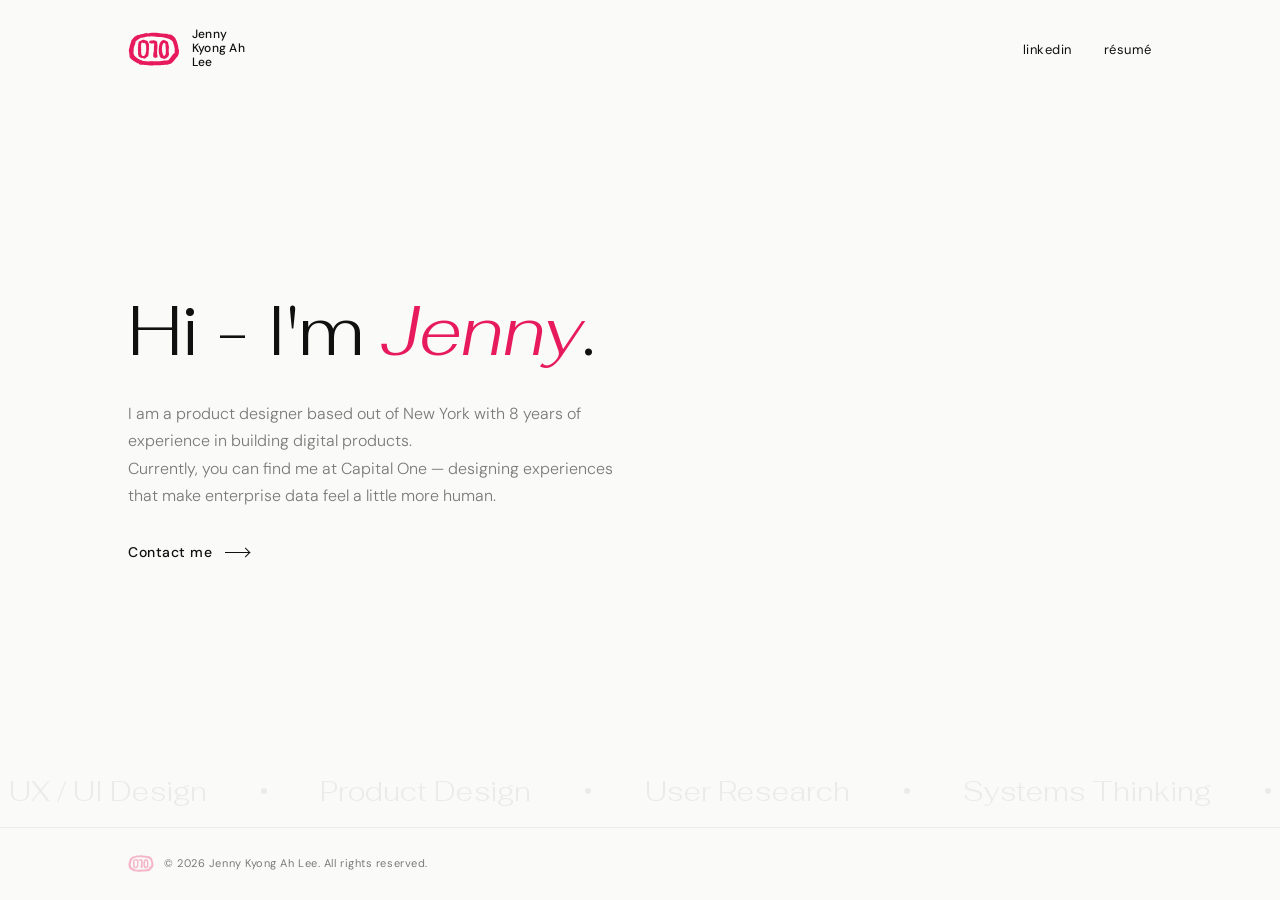
==== index.html @ 35ff78ab "add favicon" ====
<!DOCTYPE html>
<html lang="en">
<head>
  <meta charset="UTF-8" />
  <meta name="viewport" content="width=device-width, initial-scale=1.0" />
  <title>Jenny Kyong Ah Lee — Portfolio — Coming Soon</title>
  <link rel="icon" type="image/png" href="favicon.png">
  <link rel="preconnect" href="https://fonts.googleapis.com">
  <link rel="preconnect" href="https://fonts.gstatic.com" crossorigin>
  <link href="https://fonts.googleapis.com/css2?family=Fahkwang:ital,wght@0,300;0,400;1,300;1,400&family=DM+Sans:wght@300;400;500&display=swap" rel="stylesheet">

  <style>
    *, *::before, *::after {
      box-sizing: border-box;
      margin: 0;
      padding: 0;
    }

    :root {
      --pink: #E71B5C;
      --black: #111010;
      --white: #FAFAF8;
      --gray: #7A7A78;
      --light-gray: #EBEBEA;
    }

    html, body {
      height: 100%;
    }

    body {
      font-family: 'DM Sans', sans-serif;
      background-color: var(--white);
      color: var(--black);
      min-height: 100vh;
      display: flex;
      flex-direction: column;
      overflow-x: hidden;
    }

    /* ── NAV ── */
    nav {
      display: flex;
      align-items: center;
      justify-content: space-between;
      padding: 28px 48px;
      opacity: 0;
      animation: fadeDown 0.6s ease forwards 0.1s;
    }

    .logo {
      display: flex;
      align-items: center;
      gap: 12px;
      text-decoration: none;
      color: var(--black);
    }

    .logo svg {
      width: 52px;
      height: auto;
    }

    .logo-text {
      display: flex;
      flex-direction: column;
      line-height: 1.15;
    }

    .logo-text span {
      font-size: 12px;
      font-weight: 500;
      letter-spacing: 0.02em;
    }

    nav ul {
      list-style: none;
      display: flex;
      gap: 32px;
    }

    nav ul a {
      font-size: 13px;
      font-weight: 400;
      text-decoration: none;
      color: var(--black);
      letter-spacing: 0.04em;
      border-bottom: 1px solid transparent;
      padding-bottom: 1px;
      transition: border-color 0.2s ease, color 0.2s ease;
    }

    nav ul a:hover {
      border-color: var(--pink);
      color: var(--pink);
    }

    /* ── MAIN ── */
    main {
      flex: 1;
      display: flex;
      flex-direction: column;
      justify-content: center;
      padding: 0 48px;
      max-width: 900px;
    }

    h1 {
      font-family: 'Fahkwang', serif;
      font-size: clamp(38px, 5.5vw, 70px);
      font-weight: 300;
      line-height: 1.1;
      letter-spacing: -0.01em;
      max-width: 820px;
      margin-bottom: 32px;
      opacity: 0;
      animation: fadeUp 0.7s ease forwards 0.45s;
    }

    h1 em {
      font-style: italic;
      color: var(--pink);
    }

    .subtitle {
      font-size: 16px;
      font-weight: 300;
      color: var(--gray);
      line-height: 1.7;
      max-width: 500px;
      opacity: 0;
      animation: fadeUp 0.6s ease forwards 0.6s;
    }

    .contact-button {
      display: inline-flex;
      align-items: center;
      gap: 12px;
      width: fit-content;
      margin-top: 34px;
      font-size: 14px;
      font-weight: 500;
      color: var(--black);
      text-decoration: none;
      letter-spacing: 0.04em;
      opacity: 0;
      animation: fadeUp 0.6s ease forwards 0.7s;
      transition: color 0.25s ease;
    }

    .contact-button:hover,
    .contact-button:focus-visible {
      color: var(--pink);
    }

    .contact-arrow {
      position: relative;
      display: inline-flex;
      align-items: center;
      width: 24px;
      height: 12px;
      transition: width 0.25s ease;
    }

    .contact-arrow::before {
      content: "";
      width: 100%;
      height: 1px;
      background-color: currentColor;
    }

    .contact-arrow::after {
      content: "";
      position: absolute;
      right: 0;
      width: 7px;
      height: 7px;
      border-top: 1px solid currentColor;
      border-right: 1px solid currentColor;
      transform: rotate(45deg);
    }

    .contact-button:hover .contact-arrow,
    .contact-button:focus-visible .contact-arrow {
      width: 38px;
    }

    /* ── TICKER ── */
    .ticker-wrap {
      width: 100%;
      overflow: hidden;
      padding: 18px 0;
      opacity: 0;
      animation: fadeUp 0.5s ease forwards 0.7s;
    }

    .ticker {
      display: flex;
      width: max-content;
      animation: tickerScroll 24s linear infinite;
    }

    .ticker-group {
      display: flex;
      align-items: center;
      justify-content: space-around;
      gap: 36px;
      min-width: 100vw;
      font-size: clamp(17px, 2.2vw, 30px);
      font-family: 'Fahkwang', serif;
      font-weight: 300;
      color: var(--light-gray);
      white-space: nowrap;
    }

    .ticker-dot {
      width: 6px;
      height: 6px;
      border-radius: 50%;
      background-color: var(--light-gray);
      flex: 0 0 auto;
    }

    /* ── FOOTER ── */
    footer {
      padding: 28px 48px;
      display: flex;
      align-items: center;
      justify-content: space-between;
      position: relative;
      opacity: 0;
      animation: fadeUp 0.5s ease forwards 0.75s;
    }

    footer::before {
      content: "";
      position: absolute;
      top: 0;
      left: 50%;
      width: 100vw;
      height: 1px;
      background-color: var(--light-gray);
      transform: translateX(-50%);
    }

    .footer-left {
      display: flex;
      align-items: center;
      gap: 10px;
    }

    .footer-left svg {
      width: 26px;
      height: auto;
      opacity: 0.3;
    }

    .footer-copy {
      font-size: 11px;
      color: var(--gray);
      letter-spacing: 0.05em;
    }

    /* ── ANIMATIONS ── */
    @keyframes fadeDown {
      from { opacity: 0; transform: translateY(-12px); }
      to   { opacity: 1; transform: translateY(0); }
    }

    @keyframes fadeUp {
      from { opacity: 0; transform: translateY(18px); }
      to   { opacity: 1; transform: translateY(0); }
    }

    @keyframes fadeIn {
      from { opacity: 0; }
      to   { opacity: 1; }
    }

    @keyframes tickerScroll {
      from { transform: translateX(0); }
      to   { transform: translateX(-50%); }
    }

    @media (prefers-reduced-motion: reduce) {
      .ticker {
        animation: none;
      }
    }

    @media (min-width: 900px) {
      nav,
      main,
      footer {
        width: 80%;
        margin-left: auto;
        margin-right: auto;
      }

      nav,
      footer {
        padding-left: 0;
        padding-right: 0;
      }

      main {
        max-width: 720px;
        padding-left: 0;
        padding-right: 0;
        margin-left: 10%;
        margin-right: auto;
      }
    }

    /* ── RESPONSIVE ── */
    @media (max-width: 640px) {
      nav { padding: 20px 24px; }
      main { padding: 0 24px; }
      footer { padding: 20px 24px; }
      .ticker-wrap { padding: 14px 0; }
      .ticker-group { gap: 24px; }
    }
  </style>
</head>
<body>

  <!-- NAV -->
  <nav>
    <a class="logo" href="#">
      <svg width="76" height="50" viewBox="0 0 76 50" fill="none" xmlns="http://www.w3.org/2000/svg"><path d="M33.3691 1.46634C33.5755 1.3217 33.7683 1.19226 34.0258 1.17621C36.814 1.00246 39.6827 1.13122 42.4725 1.09118C42.6104 1.15016 42.7492 1.20006 42.8694 1.28807C43.2875 1.65879 43.6678 1.51977 44.2009 1.64259C44.6338 1.74236 45.0042 1.84675 45.4468 1.92695C46.4043 2.10043 47.5239 2.1005 48.4472 2.22863L48.8629 2.60862C49.231 2.24184 49.4918 2.16329 50.0382 2.16175C50.4 2.16419 50.7608 2.19114 51.1192 2.24241C51.6412 2.73462 51.6754 2.70126 52.2437 2.25146C52.7906 2.22257 52.9571 2.14579 53.314 2.60004C54.4781 2.57773 55.9517 2.55701 57.0919 2.64415C57.4561 2.91612 57.835 3.07936 58.1363 3.35273C58.6402 3.4076 58.8116 3.36734 59.1954 3.67296C59.8062 3.59915 61.2183 3.6776 61.8424 3.81104C62.1143 3.86924 62.6324 4.10556 62.9361 4.18322C63.6451 4.36457 63.9249 4.36418 64.5152 4.82698C64.606 4.89862 64.6968 4.97089 64.7872 5.04383L65.359 5.08588C65.9229 5.4618 66.002 5.83495 66.4488 6.31058C66.6231 6.49628 67.0679 6.59462 67.2154 6.8975C67.2227 6.99359 67.2086 7.31356 67.2716 7.33207C68.1612 7.59315 68.4024 7.86981 68.7535 8.71996C68.8365 8.92152 69.359 9.38446 69.4766 9.61664C69.7159 9.99086 69.8077 10.5316 70.0118 10.9039C70.4766 11.7514 71.1441 12.6625 71.3038 13.6476C71.3946 14.2088 71.6339 14.9308 71.6944 15.4463C71.8121 15.5742 71.9376 15.7154 72.0582 15.8384C72.0587 16.1967 72.0611 16.232 72.1871 16.5694C72.6168 17.7174 72.8218 18.887 73.088 20.0739C73.2022 20.5857 73.1446 20.8818 73.4918 21.3037C73.5206 22.1648 73.4996 23.0407 73.5675 23.8935C73.5894 24.166 73.7872 24.439 73.816 24.7619L73.8848 25.1112C73.962 25.4621 74.1036 25.3617 74.3853 25.5976C74.5191 25.8578 74.5216 26.4954 74.526 26.7953C74.5347 27.411 74.5904 28.0549 74.5367 28.6669C74.4932 29.1643 74.3272 29.6881 74.3004 30.1891C74.2789 30.5803 74.3258 30.9832 74.2955 31.376C74.2862 31.7253 74.0811 31.9452 74.0035 32.2364C73.7554 33.1725 73.357 34.0695 72.9141 34.9277C72.3238 35.8971 71.1207 37.0004 70.3736 37.8996C70.0943 38.2126 69.8673 38.6311 69.5958 38.9411C69.0811 39.5291 68.6241 40.1029 68.1846 40.7504C67.9532 41.057 67.6676 41.3396 67.439 41.6464C67.0572 42.1598 66.7159 42.6716 66.2911 43.1545C65.7286 43.7945 65.0313 44.2887 64.3985 44.8563C63.9952 45.2052 63.6612 45.8178 63.1275 45.9681C61.6055 46.3966 60.1505 47.0452 58.6549 47.5259C57.7393 47.8201 56.6832 47.9301 55.7325 48.0309C55.1256 48.0953 54.5675 47.8511 53.9708 47.8719C52.3526 47.9961 50.7467 48.1852 49.1231 48.231C48.7102 48.2427 48.3664 48.5431 47.9599 48.5688C46.8984 48.5777 45.8366 48.5418 44.7753 48.5365C44.5051 48.531 44.1556 48.7402 43.8955 48.7178C42.7643 48.6202 41.6425 48.5384 40.505 48.5365C40.0159 48.5356 39.5032 48.6173 39.0115 48.6268C38.4903 48.6369 37.9634 48.6151 37.4449 48.6712C37.1492 48.7032 36.8745 48.938 36.5736 48.959C34.967 49.0205 33.3474 49.0137 31.7403 48.9682C31.0087 48.9248 30.2784 48.7151 29.5509 48.6429C27.0257 48.3922 24.5115 48.1557 21.9979 47.8053C21.0199 47.6905 20.0986 48.0835 19.1302 47.9935C18.214 47.9083 17.3236 47.5652 16.5858 47.016C16.3556 46.8446 16.1884 46.6442 16.0041 46.4246C15.3649 46.2656 13.8216 45.8275 13.2643 45.4504C12.9479 45.2363 12.5245 44.6792 12.0352 44.4281C11.0728 43.9343 10.4585 43.9551 9.71838 43.1358C9.61291 43.1229 9.25046 43.0816 9.16482 43.0257C8.08459 42.3206 6.77844 41.5576 5.78874 40.7448C5.60642 40.5951 5.1071 39.9526 4.91989 39.7586C4.03118 38.8377 2.99479 37.9637 2.44027 36.7922C2.14222 36.1625 2.36923 35.2202 2.29188 34.5369C2.2663 34.2037 2.13573 33.8007 2.12016 33.4706C2.07951 32.609 1.9275 31.8424 1.75237 31.0024C1.65318 30.5266 1.6541 29.9742 1.55378 29.485C1.39688 28.7199 1.19684 27.9621 1.14082 27.1805C1.03919 26.558 1.36667 26.1057 1.50604 25.5315C1.5501 25.35 1.29497 25.0919 1.33706 24.8603C1.33346 24.642 1.8217 24.2938 1.81326 24.0697C1.78585 23.3427 1.95151 23.1567 2.22494 22.5354C2.30899 22.3444 2.14953 21.7088 2.26303 21.4536C2.37823 21.1948 2.46032 21.1319 2.64358 20.9493C2.64832 20.3057 2.67571 19.6143 3.11083 19.1382C3.18437 18.5162 3.14869 17.9673 3.43054 17.3757C3.52536 17.1767 3.75512 16.9778 3.7885 16.796C4.04675 15.389 3.66666 15.7025 4.54288 14.5879C4.58347 14.1663 4.62869 13.5429 4.73724 13.1445C4.83686 12.7788 4.95647 12.4664 5.05466 12.0806C5.76862 11.378 6.29035 10.6564 6.91716 9.87606C7.09875 9.64994 7.37761 9.45443 7.55456 9.23685C7.89919 8.71337 8.55969 8.15585 8.90065 7.69071C9.42766 6.97191 9.23396 6.76966 10.2648 6.48348C11.0946 6.25306 11.9188 5.77089 12.5869 5.23407C12.6553 5.17914 12.9905 5.14867 13.0924 5.13959C14.6284 3.65892 15.098 5.03793 16.5422 4.07629C17.1344 4.03885 17.1803 4.01025 17.6969 3.71093C18.8422 3.3092 18.7367 3.40903 19.8941 3.3848C20.6354 2.86956 20.9156 2.97261 21.8195 2.99692C22.221 2.63258 24.0761 1.88167 24.6966 1.75262C24.9228 1.70556 25.6489 1.76428 25.9505 1.72053C26.5161 1.63847 26.9071 1.51748 27.4886 1.59952C28.1409 1.71204 28.3499 2.03213 29.0571 2.01899C30.1281 1.99909 30.9882 1.74086 32.0139 1.50893C32.3154 1.44076 33.0295 1.46785 33.3691 1.46634ZM23.7393 7.55941C23.1069 8.04901 22.7269 7.83236 21.9609 7.92938C21.4887 7.98915 20.295 8.56361 19.9512 8.55868C18.7217 8.54095 18.8312 8.66659 17.7975 9.2493C17.0696 9.65961 16.0534 9.99086 15.3326 10.4671C14.6032 10.9248 13.9176 11.5528 13.2654 12.1097C12.3253 12.9123 11.0317 13.656 10.8362 15.0241C10.7679 15.5569 10.8467 16.1144 10.7624 16.6424C10.7133 16.9499 10.5066 17.3157 10.4281 17.6104C10.241 18.3134 9.95681 18.8969 9.67107 19.5502C9.43 20.1013 9.25817 20.7668 9.05446 21.3362C8.99939 21.5195 8.86628 21.4699 8.77155 21.8228C8.39494 23.226 8.24382 24.6093 8.19587 26.0557C8.17902 26.5635 8.23303 27.302 8.19597 27.7512C8.09328 28.9953 7.91955 30.2796 8.13039 31.5281C8.27067 32.3589 8.68317 33.1189 9.1092 33.8159C9.29475 34.1195 9.13664 34.1987 9.55588 34.7587C10.3001 35.7527 10.8849 36.0411 11.7931 36.7644C12.7446 37.5222 13.836 38.3929 14.8897 39.0169C16.5962 40.0077 18.3778 40.8622 20.2219 41.564C20.7123 41.7507 21.8238 42.3552 22.286 42.3563C23.3125 42.359 24.2034 42.6995 25.1979 42.7859C28.0282 43.0317 30.8171 42.9246 33.6485 42.9142C33.7133 42.867 33.9971 42.6649 34.0495 42.6558C34.4045 42.5943 35.3792 42.517 35.6905 42.6118C36.8044 42.9508 37.8197 42.9608 38.9791 42.9156C39.322 42.9023 39.7369 42.7776 40.0902 42.7645C40.7564 42.7527 41.4209 42.7979 42.0891 42.7565C42.7207 42.7552 43.9751 43.0089 44.6208 42.847C45.1773 42.5434 46.183 42.7289 46.8464 42.6821C47.5059 42.6355 48.2437 42.4577 48.8814 42.5473C49.0552 42.4301 49.2471 42.2935 49.4224 42.1833C49.9786 42.2169 50.5216 42.2241 51.0782 42.2335C51.2681 42.0994 51.419 41.9928 51.5972 41.8412C51.7984 41.8583 52.067 41.8893 52.2633 41.8939L52.8702 41.5245C53.6954 41.7482 55.4615 41.8409 56.2989 41.7966C56.796 41.1751 57.4659 41.434 58.1778 41.5419C58.5059 41.3852 58.9263 41.2662 59.2003 41.0812C59.3018 41.0126 59.4302 40.538 59.5279 40.435C59.8848 40.0571 60.2574 39.7335 60.6129 39.3446C61.1153 38.795 61.5069 38.1212 61.9854 37.5596C62.7071 36.7129 63.5709 35.8927 64.1173 34.8968C64.1827 34.7775 64.2481 34.344 64.3551 34.2025C64.5772 33.9077 64.9239 33.71 65.1788 33.4486C65.4195 33.2019 65.8477 32.3561 66.1251 32.265C66.7623 32.0559 66.6788 31.7733 66.9844 31.5463C67.523 31.1464 67.7584 31.1959 68.2706 30.6096C68.2677 30.1847 68.2652 29.8577 68.3057 29.4365C68.1783 29.3223 68.0587 29.2435 68.0338 29.077C68.0509 28.9003 68.1475 28.8001 68.255 28.6571L68.2803 25.5375C68.2901 24.2524 68.3731 23.1938 67.6842 22.033C67.8424 21.2637 67.4132 19.6898 66.8184 19.1273C66.7271 18.6319 66.755 18.1179 66.7545 17.6107C65.9425 16.8474 66.1964 16.8837 65.9151 15.8844C65.7471 15.2868 65.6026 15.4662 65.6256 14.6979C65.3331 14.2884 65.1021 13.9865 64.7681 13.6024C64.1246 12.8624 63.6212 12.7552 63.3507 11.8078C62.7603 11.5609 62.4361 11.4452 61.8194 11.2917C60.8116 10.1363 59.544 10.0533 58.2198 9.57245C56.2432 8.85477 54.5465 8.05707 52.397 7.91019C51.524 7.85052 50.5303 7.72172 49.6617 7.8285L49.3736 7.54003C48.4083 7.46835 47.5039 7.46151 46.5217 7.47323C44.6132 7.49598 42.6633 7.33675 40.775 7.06122C40.6799 7.04735 40.4451 6.86556 40.3646 6.8038C39.6281 6.76825 38.8714 6.75179 38.136 6.70951C37.6106 6.67928 37.0292 6.46532 36.4918 6.45746C35.3543 6.37694 34.2443 6.38846 33.1044 6.40048C32.8756 6.40292 31.687 6.38968 31.5242 6.41859C31.2622 6.42601 30.8751 6.41883 30.6361 6.47665C29.9986 6.63094 29.4115 6.70839 28.7591 6.74418C28.4561 6.76078 28.0665 6.89642 27.7558 6.92269C26.914 6.99579 26.1378 7.17841 25.3042 7.27865C25.0338 7.31112 24.7652 7.44813 24.5192 7.50531C24.3519 7.54418 23.9282 7.55282 23.7393 7.55941Z" fill="#E71B5C"/><path d="M20.9382 11.4848C21.873 11.5847 23.2171 11.3662 24.1809 11.571C24.4222 11.6223 25.1687 12.1707 25.5043 12.2285C25.8975 12.2961 26.3348 12.207 26.7017 12.3027C26.9417 12.3652 27.4492 12.6104 27.6615 12.6761C28.9877 13.0866 28.7586 14.0118 29.2859 15.0563C29.4846 15.4582 29.9005 15.7685 30.1066 16.1595C30.6656 17.2202 30.6699 18.0339 30.6663 19.1925C30.6617 20.6448 30.6136 22.0938 30.6513 23.5483C30.6749 24.4589 30.6311 25.4362 30.5748 26.3511C30.4599 27.2508 30.2411 27.6911 30.2673 28.6547C30.2919 29.5557 30.2985 30.6344 30.2258 31.5231C30.1676 32.2341 29.8522 33.098 29.7862 33.8354C29.6886 34.3691 29.2543 35.3361 28.9745 35.7843C28.7123 36.2043 28.0492 36.4288 27.6493 36.689C27.3144 36.9219 26.9606 37.3478 26.6013 37.6134C26.2819 37.8957 25.7775 38.007 25.4377 38.225C24.4406 38.8645 24.3014 39.1303 23.1099 38.7562C22.2334 38.2909 20.3381 38.5081 19.3385 38.0001C18.2245 37.4339 17.015 36.9941 15.9647 36.303C15.6424 36.091 15.6196 35.3997 15.5551 35.0227C15.5899 34.921 15.6506 34.7918 15.6944 34.6904C15.655 34.6523 15.6169 34.6131 15.58 34.5726C14.7127 33.6184 14.504 31.605 14.6795 30.3743C14.7412 29.941 14.9002 29.5677 14.9238 29.0963L14.9247 29.0739L14.4128 28.2811C14.5811 28.0208 14.7405 27.822 14.9326 27.5797C14.7813 27.4702 14.5426 27.3117 14.5092 27.1149C14.3107 25.9479 14.2701 25.0071 14.81 23.9375C14.4178 23.2732 14.4106 23.1623 14.4294 22.3869C14.5598 22.199 14.688 21.975 14.8072 21.7773C14.6673 20.6786 15.0315 16.2016 15.4394 15.23C15.9642 13.9799 17.3244 13.3226 18.4997 12.845C18.8531 12.7014 19.2285 12.5914 19.5639 12.4091C20.0427 12.1489 20.4536 11.6869 20.9382 11.4848ZM18.9316 21.3243C19.0083 21.4145 19.1601 21.5643 19.1866 21.6763C19.289 22.1089 19.1907 22.8718 19.197 23.3412C19.2055 23.975 19.2874 24.6098 19.2767 25.2433C19.2471 26.981 19.0784 28.7375 19.1859 30.4746C19.2172 30.9798 19.4004 31.4427 19.5108 31.9317C19.6035 32.3425 19.6326 32.7557 19.6594 33.1748C19.9276 33.4343 20.0512 33.6423 20.1761 33.9955C20.6306 34.3705 21.0406 34.8194 21.5275 35.1485C22.6774 35.1869 23.2917 34.9631 24.1905 34.269C24.9556 33.4617 25.3003 32.9458 25.6089 31.8681C25.6629 31.6799 25.7777 31.4022 25.7686 31.2095C25.7463 30.736 25.9515 30.3637 26.0371 29.9071C26.1127 29.5035 26.1257 29.0763 26.1441 28.6661C26.4878 28.3244 26.5507 28.0913 26.5516 27.6172C26.5527 26.9848 26.4934 26.3468 26.479 25.7136C26.4558 24.6879 26.4734 23.6606 26.471 22.6347C26.4691 21.8197 26.444 20.9774 26.5511 20.1679C25.7044 18.9439 26.1303 18.9619 25.7781 17.8166C25.6236 17.314 25.2817 16.8078 25.0204 16.3501C24.1215 16.1032 23.2588 16.1881 22.3433 16.1034C21.7333 15.5298 21.4116 15.2558 20.5533 15.2496C20.297 15.2985 20.1168 15.4661 19.9733 15.6785C19.5866 16.2508 19.5555 16.9408 19.419 17.5958C19.3503 17.9253 19.2499 18.2447 19.2168 18.5812C19.173 19.0269 19.1908 19.48 19.1392 19.9247C19.0838 20.4012 18.9547 20.8369 18.9316 21.3243Z" fill="#E71B5C"/><path d="M51.3095 11.536C51.5375 11.5127 51.7694 11.4931 51.997 11.5266C53.0243 11.6774 53.8944 12.0254 54.8373 12.4261C56.182 12.9979 57.4589 13.5225 58.3764 14.7352L58.413 15.3252C58.518 15.4967 58.6508 15.6495 58.7782 15.8047C58.7748 16.511 58.7782 17.2173 58.788 17.9236C58.9379 18.1864 59.1459 18.4098 59.2973 18.6723C59.6439 19.2723 59.5023 20.0908 59.4818 20.7618C59.5897 20.9171 59.7182 21.0847 59.7792 21.2648C60.0121 21.9468 59.8598 23.1292 59.8549 23.8738C59.7484 24.0562 59.6449 24.2406 59.5453 24.4269C59.6522 25.2979 59.5507 25.4991 59.5189 26.3342C59.4857 27.2109 59.5067 28.1769 59.5067 29.0677C59.5067 29.3832 59.8563 30.0169 59.8666 30.5485C59.8832 31.433 59.9623 32.5434 59.7958 33.4191C59.7738 33.535 59.6093 33.7354 59.5365 33.8243C59.4228 35.2615 58.8944 35.6452 57.8866 36.5527C57.7099 36.7116 57.3778 37.1248 57.2025 37.3242C56.3461 38.298 55.2411 38.8466 53.9765 39.0713C53.7338 39.1169 53.6151 39.2626 53.2328 39.3371C52.8222 39.287 52.2089 39.3168 51.8256 39.189C51.5141 39.0694 51.2567 38.8416 50.9491 38.7031C49.7592 38.1664 48.4526 38.2731 47.52 37.1757C47.3943 37.0104 47.2499 36.6368 47.1084 36.5056C46.3727 35.8233 46.0826 35.4738 46.0958 34.436C46.0988 34.1991 45.8797 33.6477 45.8128 33.3685C45.7243 32.9985 45.528 32.6697 45.3206 32.3375C45.3287 32.0957 45.3628 31.8032 45.3848 31.5583C44.8795 31.0493 44.7625 30.901 45.3938 30.4564C45.2921 30.3486 44.9957 30.0543 44.9887 29.8959C44.8991 27.8729 44.8589 25.6427 44.989 23.6263C44.9965 23.5101 45.3172 22.9578 45.3715 22.8612L44.8772 22.3492C45.7047 21.8401 45.1709 21.4707 45.3205 20.6567C45.3708 20.3824 45.5527 19.9039 45.6286 19.5921L46.0311 17.9863C46.3688 16.5876 46.5522 16.1548 47.4815 15.0001C47.6636 14.7662 47.8111 14.1604 47.979 13.9527C48.8705 12.8499 49.9354 11.919 51.3095 11.536ZM52.2323 16.0336C51.1947 16.8126 50.8856 17.5129 50.5595 18.7378C50.4276 19.2331 50.2792 19.7121 50.162 20.2124C50.0902 20.5184 49.9086 20.8124 49.8612 21.117C49.7309 21.9503 50.0346 22.8091 49.5561 23.5674L49.704 23.9756C49.6317 24.1896 49.5424 24.4203 49.5292 24.6468C49.5023 25.0959 49.6347 25.5335 49.682 25.9759C49.7758 26.8474 49.8476 27.8437 49.8109 28.7184C50.0995 28.9651 50.1942 29.147 50.2206 29.53C50.2445 29.8737 50.203 30.2424 50.1859 30.5876C50.3832 30.6894 50.5414 30.7648 50.6122 30.9916C50.7133 31.3153 50.5146 31.6845 50.6283 32.0122C50.6669 32.1229 50.8017 32.1943 50.8578 32.2963C51.1405 32.8115 51.2929 33.3801 51.3305 33.961C51.6171 34.2033 51.8808 34.4702 52.1474 34.7338C52.3241 34.8401 52.5106 34.9049 52.7182 34.8494C53.2055 34.7188 53.8676 34.3128 54.1684 33.911C54.2016 33.7327 54.1283 33.6276 54.0697 33.46C54.1444 33.4206 54.2069 33.3985 54.289 33.3784C54.537 33.3172 54.7641 33.0336 54.9394 32.8541C54.9877 32.4653 55.1303 32.0984 55.1615 31.7135C55.2572 30.5395 55.2582 29.346 55.2836 28.1693C55.2968 27.5436 55.3593 26.9164 55.3427 26.2905C55.3192 25.4225 55.2143 24.5578 55.1703 23.6909C55.1322 22.9378 55.1772 22.1137 55.0297 21.3739C54.9799 21.1241 54.8822 20.9152 54.747 20.7015C54.9774 19.7827 54.7294 19.5042 54.7567 18.6913C54.765 18.4568 54.8437 18.2037 54.8944 17.9746C54.7123 17.834 54.5976 17.7373 54.5697 17.4941C54.5492 17.3185 54.5736 17.1256 54.5863 16.9493C54.2162 16.5348 53.9203 16.1298 53.3437 16.0332C52.9247 16.1365 52.6508 16.135 52.2323 16.0336Z" fill="#E71B5C"/><path d="M37.4279 12.1769C38.2344 12.0391 38.404 12.4492 39.0733 12.5965C39.267 12.6392 39.4877 12.6212 39.6853 12.6229C40.1842 12.6271 40.6326 12.758 41.0724 12.9954C41.4858 13.2187 41.7944 13.5719 42.1016 13.9187C43.4201 15.4071 42.4902 15.6521 42.6224 17.1857C42.6528 17.539 42.8488 17.7436 42.9334 18.0633C43.1 18.6924 43.1947 20.6905 43.0756 21.3273C43.0465 21.4825 42.9522 21.6397 42.876 21.7763C43.107 22.3139 43.1656 22.5045 42.9354 23.0556C42.8866 23.1723 42.8236 23.3071 42.8172 23.435C42.809 23.5963 42.9252 23.7412 42.9159 23.9136C42.9024 24.1604 42.8356 24.4049 42.8107 24.6511C42.6858 25.8829 42.3339 28.9188 42.6856 30.0096C42.5458 30.3262 42.4087 30.6376 42.3081 30.9692C42.384 31.2466 42.5733 31.4752 42.645 31.7494C42.7889 32.2993 42.714 32.8811 42.8018 33.438C42.8941 34.0233 43.2341 34.5206 43.1982 35.1354C43.1609 35.7745 42.8249 36.0669 42.8138 36.8475L42.426 37.3714C42.1116 37.4517 41.0935 37.5319 40.9363 37.6635C40.9074 37.6877 40.88 37.7109 40.8486 37.732C40.5146 37.9571 39.6762 37.9016 39.2795 37.8218C38.3242 37.6297 37.7705 36.8771 37.2624 36.1224C37.2562 36.115 37.2498 36.1078 37.2436 36.1004C36.9395 35.7352 36.7125 35.2413 36.5646 34.7885C36.5662 34.5671 36.8104 34.3147 36.9439 34.1443L36.8621 33.5858C36.933 33.4255 37.0263 33.2916 37.1153 33.142C37.3418 32.7618 36.9541 32.7366 36.8936 32.4166C36.8675 32.2789 37.0086 30.7358 37.0616 30.6076C37.1114 30.487 37.2873 30.325 37.3641 30.196C37.325 29.5579 37.6143 28.8643 37.7487 28.2459C37.8074 27.9761 37.8276 27.6878 37.8501 27.4131C38.0382 25.1184 37.7765 22.7821 37.9146 20.483C37.9354 20.1373 38.2215 19.8248 38.2597 19.415C38.2846 19.1481 38.3279 18.1762 38.2391 17.9664C38.1911 17.8529 38.0612 17.723 37.9817 17.6273C37.9404 17.3555 37.9054 17.0881 37.8889 16.8134C37.491 16.4709 37.1771 16.3914 36.6671 16.3521C36.5766 16.4661 36.4747 16.6229 36.3244 16.6533C36.3153 16.6552 36.3061 16.6567 36.297 16.6585C35.7231 16.7731 35.124 16.6717 34.5449 16.7483C34.3013 16.7806 34.056 16.9734 33.829 16.9806C33.5783 16.9884 33.5847 16.6657 33.439 16.5507C33.3735 16.4991 33.3023 16.5401 33.2296 16.5576C32.6796 16.6903 32.1318 16.634 31.6404 16.3237C31.366 16.1505 31.1963 15.8808 31.1334 15.5639C31.0415 15.1002 31.2092 14.6612 31.2423 14.2036C31.2607 13.9499 31.175 13.6894 31.2028 13.4394C31.2123 13.354 31.2358 13.2658 31.288 13.196C31.3559 13.1055 31.452 13.0586 31.5581 13.0284C31.8873 12.9344 32.2547 12.9875 32.5892 12.9102C32.9337 12.8305 33.2306 12.6321 33.5928 12.6032C34.1472 12.5589 34.7188 12.6682 35.2717 12.592C35.5388 12.5552 35.7621 12.3162 36.0349 12.2551C36.4683 12.158 36.9763 12.2272 37.4279 12.1769Z" fill="#E71B5C"/></svg>
      <div class="logo-text">
        <span>Jenny</span>
        <span>Kyong Ah</span>
        <span>Lee</span>
      </div>
    </a>
    <ul>
      <li><a href="https://linkedin.com/in/kyongahlee" target="_blank">linkedin</a></li>
      <li><a href="Resume2026.pdf" target="_blank">résumé</a></li>
    </ul>
  </nav>

  <!-- MAIN CONTENT -->
  <main>
    <h1>Hi - I'm <em>Jenny</em>.</h1>

    <p class="subtitle">
      I am a product designer based out of New York with 8 years of experience in building digital products. <br>Currently, you can find me at Capital One — designing experiences that make enterprise data feel a little more human.
    </p>

    <a class="contact-button" href="mailto:kyongkyonglee@gmail.com">
      <span>Contact me</span>
      <span class="contact-arrow" aria-hidden="true"></span>
    </a>
  </main>

  <!-- TICKER -->
  <div class="ticker-wrap" aria-label="Design specialties">
    <div class="ticker">
      <div class="ticker-group">
        <span>UX / UI Design</span>
        <span class="ticker-dot"></span>
        <span>Product Design</span>
        <span class="ticker-dot"></span>
        <span>User Research</span>
        <span class="ticker-dot"></span>
        <span>Systems Thinking</span>
        <span class="ticker-dot"></span>
      </div>
      <div class="ticker-group" aria-hidden="true">
        <span>UX / UI Design</span>
        <span class="ticker-dot"></span>
        <span>Product Design</span>
        <span class="ticker-dot"></span>
        <span>User Research</span>
        <span class="ticker-dot"></span>
        <span>Systems Thinking</span>
        <span class="ticker-dot"></span>
      </div>
    </div>
  </div>

  <!-- FOOTER -->
  <footer>
    <div class="footer-left">
      <svg width="76" height="50" viewBox="0 0 76 50" fill="none" xmlns="http://www.w3.org/2000/svg"><path d="M33.3691 1.46634C33.5755 1.3217 33.7683 1.19226 34.0258 1.17621C36.814 1.00246 39.6827 1.13122 42.4725 1.09118C42.6104 1.15016 42.7492 1.20006 42.8694 1.28807C43.2875 1.65879 43.6678 1.51977 44.2009 1.64259C44.6338 1.74236 45.0042 1.84675 45.4468 1.92695C46.4043 2.10043 47.5239 2.1005 48.4472 2.22863L48.8629 2.60862C49.231 2.24184 49.4918 2.16329 50.0382 2.16175C50.4 2.16419 50.7608 2.19114 51.1192 2.24241C51.6412 2.73462 51.6754 2.70126 52.2437 2.25146C52.7906 2.22257 52.9571 2.14579 53.314 2.60004C54.4781 2.57773 55.9517 2.55701 57.0919 2.64415C57.4561 2.91612 57.835 3.07936 58.1363 3.35273C58.6402 3.4076 58.8116 3.36734 59.1954 3.67296C59.8062 3.59915 61.2183 3.6776 61.8424 3.81104C62.1143 3.86924 62.6324 4.10556 62.9361 4.18322C63.6451 4.36457 63.9249 4.36418 64.5152 4.82698C64.606 4.89862 64.6968 4.97089 64.7872 5.04383L65.359 5.08588C65.9229 5.4618 66.002 5.83495 66.4488 6.31058C66.6231 6.49628 67.0679 6.59462 67.2154 6.8975C67.2227 6.99359 67.2086 7.31356 67.2716 7.33207C68.1612 7.59315 68.4024 7.86981 68.7535 8.71996C68.8365 8.92152 69.359 9.38446 69.4766 9.61664C69.7159 9.99086 69.8077 10.5316 70.0118 10.9039C70.4766 11.7514 71.1441 12.6625 71.3038 13.6476C71.3946 14.2088 71.6339 14.9308 71.6944 15.4463C71.8121 15.5742 71.9376 15.7154 72.0582 15.8384C72.0587 16.1967 72.0611 16.232 72.1871 16.5694C72.6168 17.7174 72.8218 18.887 73.088 20.0739C73.2022 20.5857 73.1446 20.8818 73.4918 21.3037C73.5206 22.1648 73.4996 23.0407 73.5675 23.8935C73.5894 24.166 73.7872 24.439 73.816 24.7619L73.8848 25.1112C73.962 25.4621 74.1036 25.3617 74.3853 25.5976C74.5191 25.8578 74.5216 26.4954 74.526 26.7953C74.5347 27.411 74.5904 28.0549 74.5367 28.6669C74.4932 29.1643 74.3272 29.6881 74.3004 30.1891C74.2789 30.5803 74.3258 30.9832 74.2955 31.376C74.2862 31.7253 74.0811 31.9452 74.0035 32.2364C73.7554 33.1725 73.357 34.0695 72.9141 34.9277C72.3238 35.8971 71.1207 37.0004 70.3736 37.8996C70.0943 38.2126 69.8673 38.6311 69.5958 38.9411C69.0811 39.5291 68.6241 40.1029 68.1846 40.7504C67.9532 41.057 67.6676 41.3396 67.439 41.6464C67.0572 42.1598 66.7159 42.6716 66.2911 43.1545C65.7286 43.7945 65.0313 44.2887 64.3985 44.8563C63.9952 45.2052 63.6612 45.8178 63.1275 45.9681C61.6055 46.3966 60.1505 47.0452 58.6549 47.5259C57.7393 47.8201 56.6832 47.9301 55.7325 48.0309C55.1256 48.0953 54.5675 47.8511 53.9708 47.8719C52.3526 47.9961 50.7467 48.1852 49.1231 48.231C48.7102 48.2427 48.3664 48.5431 47.9599 48.5688C46.8984 48.5777 45.8366 48.5418 44.7753 48.5365C44.5051 48.531 44.1556 48.7402 43.8955 48.7178C42.7643 48.6202 41.6425 48.5384 40.505 48.5365C40.0159 48.5356 39.5032 48.6173 39.0115 48.6268C38.4903 48.6369 37.9634 48.6151 37.4449 48.6712C37.1492 48.7032 36.8745 48.938 36.5736 48.959C34.967 49.0205 33.3474 49.0137 31.7403 48.9682C31.0087 48.9248 30.2784 48.7151 29.5509 48.6429C27.0257 48.3922 24.5115 48.1557 21.9979 47.8053C21.0199 47.6905 20.0986 48.0835 19.1302 47.9935C18.214 47.9083 17.3236 47.5652 16.5858 47.016C16.3556 46.8446 16.1884 46.6442 16.0041 46.4246C15.3649 46.2656 13.8216 45.8275 13.2643 45.4504C12.9479 45.2363 12.5245 44.6792 12.0352 44.4281C11.0728 43.9343 10.4585 43.9551 9.71838 43.1358C9.61291 43.1229 9.25046 43.0816 9.16482 43.0257C8.08459 42.3206 6.77844 41.5576 5.78874 40.7448C5.60642 40.5951 5.1071 39.9526 4.91989 39.7586C4.03118 38.8377 2.99479 37.9637 2.44027 36.7922C2.14222 36.1625 2.36923 35.2202 2.29188 34.5369C2.2663 34.2037 2.13573 33.8007 2.12016 33.4706C2.07951 32.609 1.9275 31.8424 1.75237 31.0024C1.65318 30.5266 1.6541 29.9742 1.55378 29.485C1.39688 28.7199 1.19684 27.9621 1.14082 27.1805C1.03919 26.558 1.36667 26.1057 1.50604 25.5315C1.5501 25.35 1.29497 25.0919 1.33706 24.8603C1.33346 24.642 1.8217 24.2938 1.81326 24.0697C1.78585 23.3427 1.95151 23.1567 2.22494 22.5354C2.30899 22.3444 2.14953 21.7088 2.26303 21.4536C2.37823 21.1948 2.46032 21.1319 2.64358 20.9493C2.64832 20.3057 2.67571 19.6143 3.11083 19.1382C3.18437 18.5162 3.14869 17.9673 3.43054 17.3757C3.52536 17.1767 3.75512 16.9778 3.7885 16.796C4.04675 15.389 3.66666 15.7025 4.54288 14.5879C4.58347 14.1663 4.62869 13.5429 4.73724 13.1445C4.83686 12.7788 4.95647 12.4664 5.05466 12.0806C5.76862 11.378 6.29035 10.6564 6.91716 9.87606C7.09875 9.64994 7.37761 9.45443 7.55456 9.23685C7.89919 8.71337 8.55969 8.15585 8.90065 7.69071C9.42766 6.97191 9.23396 6.76966 10.2648 6.48348C11.0946 6.25306 11.9188 5.77089 12.5869 5.23407C12.6553 5.17914 12.9905 5.14867 13.0924 5.13959C14.6284 3.65892 15.098 5.03793 16.5422 4.07629C17.1344 4.03885 17.1803 4.01025 17.6969 3.71093C18.8422 3.3092 18.7367 3.40903 19.8941 3.3848C20.6354 2.86956 20.9156 2.97261 21.8195 2.99692C22.221 2.63258 24.0761 1.88167 24.6966 1.75262C24.9228 1.70556 25.6489 1.76428 25.9505 1.72053C26.5161 1.63847 26.9071 1.51748 27.4886 1.59952C28.1409 1.71204 28.3499 2.03213 29.0571 2.01899C30.1281 1.99909 30.9882 1.74086 32.0139 1.50893C32.3154 1.44076 33.0295 1.46785 33.3691 1.46634ZM23.7393 7.55941C23.1069 8.04901 22.7269 7.83236 21.9609 7.92938C21.4887 7.98915 20.295 8.56361 19.9512 8.55868C18.7217 8.54095 18.8312 8.66659 17.7975 9.2493C17.0696 9.65961 16.0534 9.99086 15.3326 10.4671C14.6032 10.9248 13.9176 11.5528 13.2654 12.1097C12.3253 12.9123 11.0317 13.656 10.8362 15.0241C10.7679 15.5569 10.8467 16.1144 10.7624 16.6424C10.7133 16.9499 10.5066 17.3157 10.4281 17.6104C10.241 18.3134 9.95681 18.8969 9.67107 19.5502C9.43 20.1013 9.25817 20.7668 9.05446 21.3362C8.99939 21.5195 8.86628 21.4699 8.77155 21.8228C8.39494 23.226 8.24382 24.6093 8.19587 26.0557C8.17902 26.5635 8.23303 27.302 8.19597 27.7512C8.09328 28.9953 7.91955 30.2796 8.13039 31.5281C8.27067 32.3589 8.68317 33.1189 9.1092 33.8159C9.29475 34.1195 9.13664 34.1987 9.55588 34.7587C10.3001 35.7527 10.8849 36.0411 11.7931 36.7644C12.7446 37.5222 13.836 38.3929 14.8897 39.0169C16.5962 40.0077 18.3778 40.8622 20.2219 41.564C20.7123 41.7507 21.8238 42.3552 22.286 42.3563C23.3125 42.359 24.2034 42.6995 25.1979 42.7859C28.0282 43.0317 30.8171 42.9246 33.6485 42.9142C33.7133 42.867 33.9971 42.6649 34.0495 42.6558C34.4045 42.5943 35.3792 42.517 35.6905 42.6118C36.8044 42.9508 37.8197 42.9608 38.9791 42.9156C39.322 42.9023 39.7369 42.7776 40.0902 42.7645C40.7564 42.7527 41.4209 42.7979 42.0891 42.7565C42.7207 42.7552 43.9751 43.0089 44.6208 42.847C45.1773 42.5434 46.183 42.7289 46.8464 42.6821C47.5059 42.6355 48.2437 42.4577 48.8814 42.5473C49.0552 42.4301 49.2471 42.2935 49.4224 42.1833C49.9786 42.2169 50.5216 42.2241 51.0782 42.2335C51.2681 42.0994 51.419 41.9928 51.5972 41.8412C51.7984 41.8583 52.067 41.8893 52.2633 41.8939L52.8702 41.5245C53.6954 41.7482 55.4615 41.8409 56.2989 41.7966C56.796 41.1751 57.4659 41.434 58.1778 41.5419C58.5059 41.3852 58.9263 41.2662 59.2003 41.0812C59.3018 41.0126 59.4302 40.538 59.5279 40.435C59.8848 40.0571 60.2574 39.7335 60.6129 39.3446C61.1153 38.795 61.5069 38.1212 61.9854 37.5596C62.7071 36.7129 63.5709 35.8927 64.1173 34.8968C64.1827 34.7775 64.2481 34.344 64.3551 34.2025C64.5772 33.9077 64.9239 33.71 65.1788 33.4486C65.4195 33.2019 65.8477 32.3561 66.1251 32.265C66.7623 32.0559 66.6788 31.7733 66.9844 31.5463C67.523 31.1464 67.7584 31.1959 68.2706 30.6096C68.2677 30.1847 68.2652 29.8577 68.3057 29.4365C68.1783 29.3223 68.0587 29.2435 68.0338 29.077C68.0509 28.9003 68.1475 28.8001 68.255 28.6571L68.2803 25.5375C68.2901 24.2524 68.3731 23.1938 67.6842 22.033C67.8424 21.2637 67.4132 19.6898 66.8184 19.1273C66.7271 18.6319 66.755 18.1179 66.7545 17.6107C65.9425 16.8474 66.1964 16.8837 65.9151 15.8844C65.7471 15.2868 65.6026 15.4662 65.6256 14.6979C65.3331 14.2884 65.1021 13.9865 64.7681 13.6024C64.1246 12.8624 63.6212 12.7552 63.3507 11.8078C62.7603 11.5609 62.4361 11.4452 61.8194 11.2917C60.8116 10.1363 59.544 10.0533 58.2198 9.57245C56.2432 8.85477 54.5465 8.05707 52.397 7.91019C51.524 7.85052 50.5303 7.72172 49.6617 7.8285L49.3736 7.54003C48.4083 7.46835 47.5039 7.46151 46.5217 7.47323C44.6132 7.49598 42.6633 7.33675 40.775 7.06122C40.6799 7.04735 40.4451 6.86556 40.3646 6.8038C39.6281 6.76825 38.8714 6.75179 38.136 6.70951C37.6106 6.67928 37.0292 6.46532 36.4918 6.45746C35.3543 6.37694 34.2443 6.38846 33.1044 6.40048C32.8756 6.40292 31.687 6.38968 31.5242 6.41859C31.2622 6.42601 30.8751 6.41883 30.6361 6.47665C29.9986 6.63094 29.4115 6.70839 28.7591 6.74418C28.4561 6.76078 28.0665 6.89642 27.7558 6.92269C26.914 6.99579 26.1378 7.17841 25.3042 7.27865C25.0338 7.31112 24.7652 7.44813 24.5192 7.50531C24.3519 7.54418 23.9282 7.55282 23.7393 7.55941Z" fill="#E71B5C"/><path d="M20.9382 11.4848C21.873 11.5847 23.2171 11.3662 24.1809 11.571C24.4222 11.6223 25.1687 12.1707 25.5043 12.2285C25.8975 12.2961 26.3348 12.207 26.7017 12.3027C26.9417 12.3652 27.4492 12.6104 27.6615 12.6761C28.9877 13.0866 28.7586 14.0118 29.2859 15.0563C29.4846 15.4582 29.9005 15.7685 30.1066 16.1595C30.6656 17.2202 30.6699 18.0339 30.6663 19.1925C30.6617 20.6448 30.6136 22.0938 30.6513 23.5483C30.6749 24.4589 30.6311 25.4362 30.5748 26.3511C30.4599 27.2508 30.2411 27.6911 30.2673 28.6547C30.2919 29.5557 30.2985 30.6344 30.2258 31.5231C30.1676 32.2341 29.8522 33.098 29.7862 33.8354C29.6886 34.3691 29.2543 35.3361 28.9745 35.7843C28.7123 36.2043 28.0492 36.4288 27.6493 36.689C27.3144 36.9219 26.9606 37.3478 26.6013 37.6134C26.2819 37.8957 25.7775 38.007 25.4377 38.225C24.4406 38.8645 24.3014 39.1303 23.1099 38.7562C22.2334 38.2909 20.3381 38.5081 19.3385 38.0001C18.2245 37.4339 17.015 36.9941 15.9647 36.303C15.6424 36.091 15.6196 35.3997 15.5551 35.0227C15.5899 34.921 15.6506 34.7918 15.6944 34.6904C15.655 34.6523 15.6169 34.6131 15.58 34.5726C14.7127 33.6184 14.504 31.605 14.6795 30.3743C14.7412 29.941 14.9002 29.5677 14.9238 29.0963L14.9247 29.0739L14.4128 28.2811C14.5811 28.0208 14.7405 27.822 14.9326 27.5797C14.7813 27.4702 14.5426 27.3117 14.5092 27.1149C14.3107 25.9479 14.2701 25.0071 14.81 23.9375C14.4178 23.2732 14.4106 23.1623 14.4294 22.3869C14.5598 22.199 14.688 21.975 14.8072 21.7773C14.6673 20.6786 15.0315 16.2016 15.4394 15.23C15.9642 13.9799 17.3244 13.3226 18.4997 12.845C18.8531 12.7014 19.2285 12.5914 19.5639 12.4091C20.0427 12.1489 20.4536 11.6869 20.9382 11.4848ZM18.9316 21.3243C19.0083 21.4145 19.1601 21.5643 19.1866 21.6763C19.289 22.1089 19.1907 22.8718 19.197 23.3412C19.2055 23.975 19.2874 24.6098 19.2767 25.2433C19.2471 26.981 19.0784 28.7375 19.1859 30.4746C19.2172 30.9798 19.4004 31.4427 19.5108 31.9317C19.6035 32.3425 19.6326 32.7557 19.6594 33.1748C19.9276 33.4343 20.0512 33.6423 20.1761 33.9955C20.6306 34.3705 21.0406 34.8194 21.5275 35.1485C22.6774 35.1869 23.2917 34.9631 24.1905 34.269C24.9556 33.4617 25.3003 32.9458 25.6089 31.8681C25.6629 31.6799 25.7777 31.4022 25.7686 31.2095C25.7463 30.736 25.9515 30.3637 26.0371 29.9071C26.1127 29.5035 26.1257 29.0763 26.1441 28.6661C26.4878 28.3244 26.5507 28.0913 26.5516 27.6172C26.5527 26.9848 26.4934 26.3468 26.479 25.7136C26.4558 24.6879 26.4734 23.6606 26.471 22.6347C26.4691 21.8197 26.444 20.9774 26.5511 20.1679C25.7044 18.9439 26.1303 18.9619 25.7781 17.8166C25.6236 17.314 25.2817 16.8078 25.0204 16.3501C24.1215 16.1032 23.2588 16.1881 22.3433 16.1034C21.7333 15.5298 21.4116 15.2558 20.5533 15.2496C20.297 15.2985 20.1168 15.4661 19.9733 15.6785C19.5866 16.2508 19.5555 16.9408 19.419 17.5958C19.3503 17.9253 19.2499 18.2447 19.2168 18.5812C19.173 19.0269 19.1908 19.48 19.1392 19.9247C19.0838 20.4012 18.9547 20.8369 18.9316 21.3243Z" fill="#E71B5C"/><path d="M51.3095 11.536C51.5375 11.5127 51.7694 11.4931 51.997 11.5266C53.0243 11.6774 53.8944 12.0254 54.8373 12.4261C56.182 12.9979 57.4589 13.5225 58.3764 14.7352L58.413 15.3252C58.518 15.4967 58.6508 15.6495 58.7782 15.8047C58.7748 16.511 58.7782 17.2173 58.788 17.9236C58.9379 18.1864 59.1459 18.4098 59.2973 18.6723C59.6439 19.2723 59.5023 20.0908 59.4818 20.7618C59.5897 20.9171 59.7182 21.0847 59.7792 21.2648C60.0121 21.9468 59.8598 23.1292 59.8549 23.8738C59.7484 24.0562 59.6449 24.2406 59.5453 24.4269C59.6522 25.2979 59.5507 25.4991 59.5189 26.3342C59.4857 27.2109 59.5067 28.1769 59.5067 29.0677C59.5067 29.3832 59.8563 30.0169 59.8666 30.5485C59.8832 31.433 59.9623 32.5434 59.7958 33.4191C59.7738 33.535 59.6093 33.7354 59.5365 33.8243C59.4228 35.2615 58.8944 35.6452 57.8866 36.5527C57.7099 36.7116 57.3778 37.1248 57.2025 37.3242C56.3461 38.298 55.2411 38.8466 53.9765 39.0713C53.7338 39.1169 53.6151 39.2626 53.2328 39.3371C52.8222 39.287 52.2089 39.3168 51.8256 39.189C51.5141 39.0694 51.2567 38.8416 50.9491 38.7031C49.7592 38.1664 48.4526 38.2731 47.52 37.1757C47.3943 37.0104 47.2499 36.6368 47.1084 36.5056C46.3727 35.8233 46.0826 35.4738 46.0958 34.436C46.0988 34.1991 45.8797 33.6477 45.8128 33.3685C45.7243 32.9985 45.528 32.6697 45.3206 32.3375C45.3287 32.0957 45.3628 31.8032 45.3848 31.5583C44.8795 31.0493 44.7625 30.901 45.3938 30.4564C45.2921 30.3486 44.9957 30.0543 44.9887 29.8959C44.8991 27.8729 44.8589 25.6427 44.989 23.6263C44.9965 23.5101 45.3172 22.9578 45.3715 22.8612L44.8772 22.3492C45.7047 21.8401 45.1709 21.4707 45.3205 20.6567C45.3708 20.3824 45.5527 19.9039 45.6286 19.5921L46.0311 17.9863C46.3688 16.5876 46.5522 16.1548 47.4815 15.0001C47.6636 14.7662 47.8111 14.1604 47.979 13.9527C48.8705 12.8499 49.9354 11.919 51.3095 11.536ZM52.2323 16.0336C51.1947 16.8126 50.8856 17.5129 50.5595 18.7378C50.4276 19.2331 50.2792 19.7121 50.162 20.2124C50.0902 20.5184 49.9086 20.8124 49.8612 21.117C49.7309 21.9503 50.0346 22.8091 49.5561 23.5674L49.704 23.9756C49.6317 24.1896 49.5424 24.4203 49.5292 24.6468C49.5023 25.0959 49.6347 25.5335 49.682 25.9759C49.7758 26.8474 49.8476 27.8437 49.8109 28.7184C50.0995 28.9651 50.1942 29.147 50.2206 29.53C50.2445 29.8737 50.203 30.2424 50.1859 30.5876C50.3832 30.6894 50.5414 30.7648 50.6122 30.9916C50.7133 31.3153 50.5146 31.6845 50.6283 32.0122C50.6669 32.1229 50.8017 32.1943 50.8578 32.2963C51.1405 32.8115 51.2929 33.3801 51.3305 33.961C51.6171 34.2033 51.8808 34.4702 52.1474 34.7338C52.3241 34.8401 52.5106 34.9049 52.7182 34.8494C53.2055 34.7188 53.8676 34.3128 54.1684 33.911C54.2016 33.7327 54.1283 33.6276 54.0697 33.46C54.1444 33.4206 54.2069 33.3985 54.289 33.3784C54.537 33.3172 54.7641 33.0336 54.9394 32.8541C54.9877 32.4653 55.1303 32.0984 55.1615 31.7135C55.2572 30.5395 55.2582 29.346 55.2836 28.1693C55.2968 27.5436 55.3593 26.9164 55.3427 26.2905C55.3192 25.4225 55.2143 24.5578 55.1703 23.6909C55.1322 22.9378 55.1772 22.1137 55.0297 21.3739C54.9799 21.1241 54.8822 20.9152 54.747 20.7015C54.9774 19.7827 54.7294 19.5042 54.7567 18.6913C54.765 18.4568 54.8437 18.2037 54.8944 17.9746C54.7123 17.834 54.5976 17.7373 54.5697 17.4941C54.5492 17.3185 54.5736 17.1256 54.5863 16.9493C54.2162 16.5348 53.9203 16.1298 53.3437 16.0332C52.9247 16.1365 52.6508 16.135 52.2323 16.0336Z" fill="#E71B5C"/><path d="M37.4279 12.1769C38.2344 12.0391 38.404 12.4492 39.0733 12.5965C39.267 12.6392 39.4877 12.6212 39.6853 12.6229C40.1842 12.6271 40.6326 12.758 41.0724 12.9954C41.4858 13.2187 41.7944 13.5719 42.1016 13.9187C43.4201 15.4071 42.4902 15.6521 42.6224 17.1857C42.6528 17.539 42.8488 17.7436 42.9334 18.0633C43.1 18.6924 43.1947 20.6905 43.0756 21.3273C43.0465 21.4825 42.9522 21.6397 42.876 21.7763C43.107 22.3139 43.1656 22.5045 42.9354 23.0556C42.8866 23.1723 42.8236 23.3071 42.8172 23.435C42.809 23.5963 42.9252 23.7412 42.9159 23.9136C42.9024 24.1604 42.8356 24.4049 42.8107 24.6511C42.6858 25.8829 42.3339 28.9188 42.6856 30.0096C42.5458 30.3262 42.4087 30.6376 42.3081 30.9692C42.384 31.2466 42.5733 31.4752 42.645 31.7494C42.7889 32.2993 42.714 32.8811 42.8018 33.438C42.8941 34.0233 43.2341 34.5206 43.1982 35.1354C43.1609 35.7745 42.8249 36.0669 42.8138 36.8475L42.426 37.3714C42.1116 37.4517 41.0935 37.5319 40.9363 37.6635C40.9074 37.6877 40.88 37.7109 40.8486 37.732C40.5146 37.9571 39.6762 37.9016 39.2795 37.8218C38.3242 37.6297 37.7705 36.8771 37.2624 36.1224C37.2562 36.115 37.2498 36.1078 37.2436 36.1004C36.9395 35.7352 36.7125 35.2413 36.5646 34.7885C36.5662 34.5671 36.8104 34.3147 36.9439 34.1443L36.8621 33.5858C36.933 33.4255 37.0263 33.2916 37.1153 33.142C37.3418 32.7618 36.9541 32.7366 36.8936 32.4166C36.8675 32.2789 37.0086 30.7358 37.0616 30.6076C37.1114 30.487 37.2873 30.325 37.3641 30.196C37.325 29.5579 37.6143 28.8643 37.7487 28.2459C37.8074 27.9761 37.8276 27.6878 37.8501 27.4131C38.0382 25.1184 37.7765 22.7821 37.9146 20.483C37.9354 20.1373 38.2215 19.8248 38.2597 19.415C38.2846 19.1481 38.3279 18.1762 38.2391 17.9664C38.1911 17.8529 38.0612 17.723 37.9817 17.6273C37.9404 17.3555 37.9054 17.0881 37.8889 16.8134C37.491 16.4709 37.1771 16.3914 36.6671 16.3521C36.5766 16.4661 36.4747 16.6229 36.3244 16.6533C36.3153 16.6552 36.3061 16.6567 36.297 16.6585C35.7231 16.7731 35.124 16.6717 34.5449 16.7483C34.3013 16.7806 34.056 16.9734 33.829 16.9806C33.5783 16.9884 33.5847 16.6657 33.439 16.5507C33.3735 16.4991 33.3023 16.5401 33.2296 16.5576C32.6796 16.6903 32.1318 16.634 31.6404 16.3237C31.366 16.1505 31.1963 15.8808 31.1334 15.5639C31.0415 15.1002 31.2092 14.6612 31.2423 14.2036C31.2607 13.9499 31.175 13.6894 31.2028 13.4394C31.2123 13.354 31.2358 13.2658 31.288 13.196C31.3559 13.1055 31.452 13.0586 31.5581 13.0284C31.8873 12.9344 32.2547 12.9875 32.5892 12.9102C32.9337 12.8305 33.2306 12.6321 33.5928 12.6032C34.1472 12.5589 34.7188 12.6682 35.2717 12.592C35.5388 12.5552 35.7621 12.3162 36.0349 12.2551C36.4683 12.158 36.9763 12.2272 37.4279 12.1769Z" fill="#E71B5C"/></svg>
      <span class="footer-copy">© 2026 Jenny Kyong Ah Lee. All rights reserved.</span>
    </div>
  </footer>

</body>
</html>
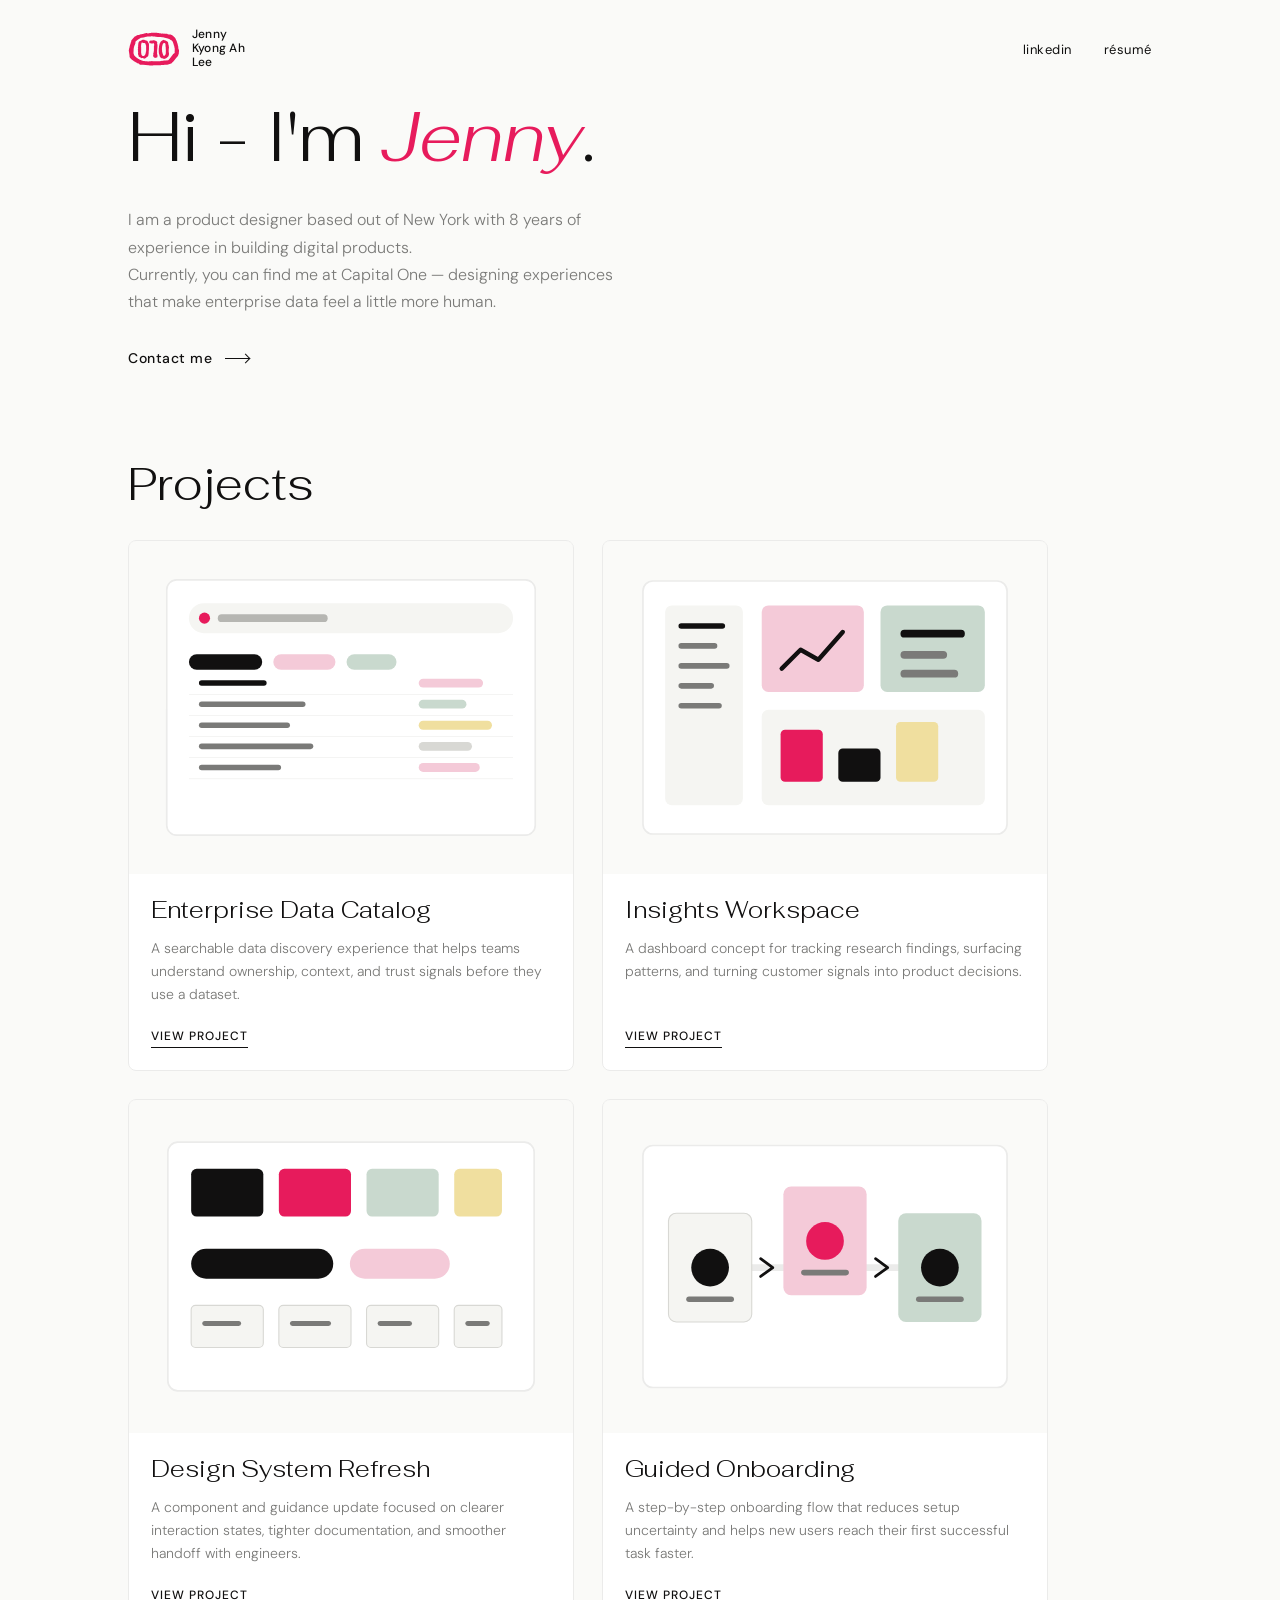
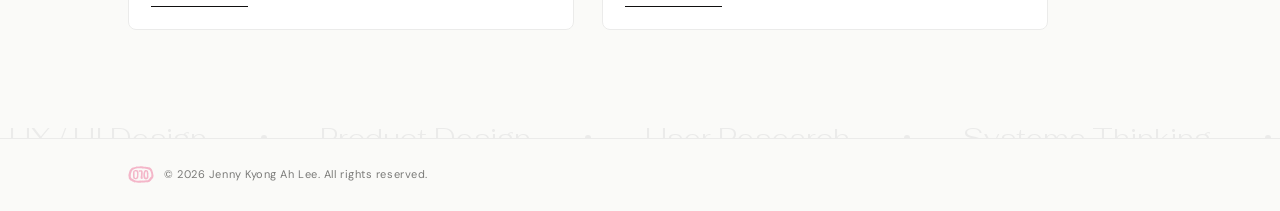
==== commit 0d753ba8: "Add project portfolio pages" ====
--- a/index.html
+++ b/index.html
@@ -185,6 +185,102 @@
       width: 38px;
     }
 
+    /* -- PROJECTS -- */
+    .projects-section {
+      width: 100%;
+      margin-top: 92px;
+      padding-bottom: 72px;
+      opacity: 0;
+      animation: fadeUp 0.6s ease forwards 0.85s;
+    }
+
+    .projects-section h2 {
+      font-family: 'Fahkwang', serif;
+      font-size: clamp(30px, 4vw, 46px);
+      font-weight: 300;
+      line-height: 1.1;
+      margin-bottom: 30px;
+    }
+
+    .projects-grid {
+      display: grid;
+      grid-template-columns: repeat(2, minmax(0, 1fr));
+      gap: 28px;
+      width: min(100%, 920px);
+    }
+
+    .project-card {
+      display: flex;
+      flex-direction: column;
+      min-height: 100%;
+      border: 1px solid var(--light-gray);
+      border-radius: 8px;
+      background-color: #fff;
+      overflow: hidden;
+      text-decoration: none;
+      color: var(--black);
+      transition: border-color 0.2s ease, transform 0.2s ease;
+    }
+
+    .project-card:hover,
+    .project-card:focus-within {
+      border-color: rgba(231, 27, 92, 0.45);
+      transform: translateY(-3px);
+    }
+
+    .project-card img {
+      display: block;
+      width: 100%;
+      aspect-ratio: 4 / 3;
+      object-fit: cover;
+      background-color: var(--light-gray);
+    }
+
+    .project-content {
+      display: flex;
+      flex: 1;
+      flex-direction: column;
+      padding: 22px;
+    }
+
+    .project-content h3 {
+      font-family: 'Fahkwang', serif;
+      font-size: 24px;
+      font-weight: 300;
+      line-height: 1.2;
+      margin-bottom: 12px;
+    }
+
+    .project-content p {
+      flex: 1;
+      font-size: 14px;
+      font-weight: 300;
+      line-height: 1.65;
+      color: var(--gray);
+    }
+
+    .project-link {
+      display: inline-flex;
+      align-items: center;
+      gap: 10px;
+      width: fit-content;
+      margin-top: 22px;
+      font-size: 12px;
+      font-weight: 500;
+      letter-spacing: 0.08em;
+      text-transform: uppercase;
+      color: var(--black);
+      text-decoration: none;
+      border-bottom: 1px solid currentColor;
+      padding-bottom: 3px;
+      transition: color 0.2s ease;
+    }
+
+    .project-link:hover,
+    .project-link:focus-visible {
+      color: var(--pink);
+    }
+
     /* ── TICKER ── */
     .ticker-wrap {
       width: 100%;
@@ -304,7 +400,7 @@
       }
 
       main {
-        max-width: 720px;
+        max-width: 920px;
         padding-left: 0;
         padding-right: 0;
         margin-left: 10%;
@@ -319,6 +415,9 @@
       footer { padding: 20px 24px; }
       .ticker-wrap { padding: 14px 0; }
       .ticker-group { gap: 24px; }
+      .projects-section { margin-top: 72px; padding-bottom: 56px; }
+      .projects-grid { grid-template-columns: 1fr; gap: 22px; }
+      .project-content { padding: 20px; }
     }
   </style>
 </head>
@@ -336,7 +435,7 @@
     </a>
     <ul>
       <li><a href="https://linkedin.com/in/kyongahlee" target="_blank">linkedin</a></li>
-      <li><a href="Resume2026.pdf" target="_blank">résumé</a></li>
+      <li><a href="Lee_Resume_2026.pdf" target="_blank">résumé</a></li>
     </ul>
   </nav>
 
@@ -352,6 +451,48 @@
       <span>Contact me</span>
       <span class="contact-arrow" aria-hidden="true"></span>
     </a>
+
+    <section class="projects-section" aria-labelledby="projects-title">
+      <h2 id="projects-title">Projects</h2>
+
+      <div class="projects-grid">
+        <article class="project-card">
+          <img src="assets/projects/data-catalog.svg" alt="Interface thumbnail for the Enterprise Data Catalog project">
+          <div class="project-content">
+            <h3>Enterprise Data Catalog</h3>
+            <p>A searchable data discovery experience that helps teams understand ownership, context, and trust signals before they use a dataset.</p>
+            <a class="project-link" href="projects/enterprise-data-catalog.html">View project</a>
+          </div>
+        </article>
+
+        <article class="project-card">
+          <img src="assets/projects/insights-dashboard.svg" alt="Dashboard thumbnail for the Insights Workspace project">
+          <div class="project-content">
+            <h3>Insights Workspace</h3>
+            <p>A dashboard concept for tracking research findings, surfacing patterns, and turning customer signals into product decisions.</p>
+            <a class="project-link" href="projects/insights-workspace.html">View project</a>
+          </div>
+        </article>
+
+        <article class="project-card">
+          <img src="assets/projects/design-system.svg" alt="Component library thumbnail for the Design System Refresh project">
+          <div class="project-content">
+            <h3>Design System Refresh</h3>
+            <p>A component and guidance update focused on clearer interaction states, tighter documentation, and smoother handoff with engineers.</p>
+            <a class="project-link" href="projects/design-system-refresh.html">View project</a>
+          </div>
+        </article>
+
+        <article class="project-card">
+          <img src="assets/projects/onboarding-flow.svg" alt="Journey flow thumbnail for the Guided Onboarding project">
+          <div class="project-content">
+            <h3>Guided Onboarding</h3>
+            <p>A step-by-step onboarding flow that reduces setup uncertainty and helps new users reach their first successful task faster.</p>
+            <a class="project-link" href="projects/guided-onboarding.html">View project</a>
+          </div>
+        </article>
+      </div>
+    </section>
   </main>
 
   <!-- TICKER -->
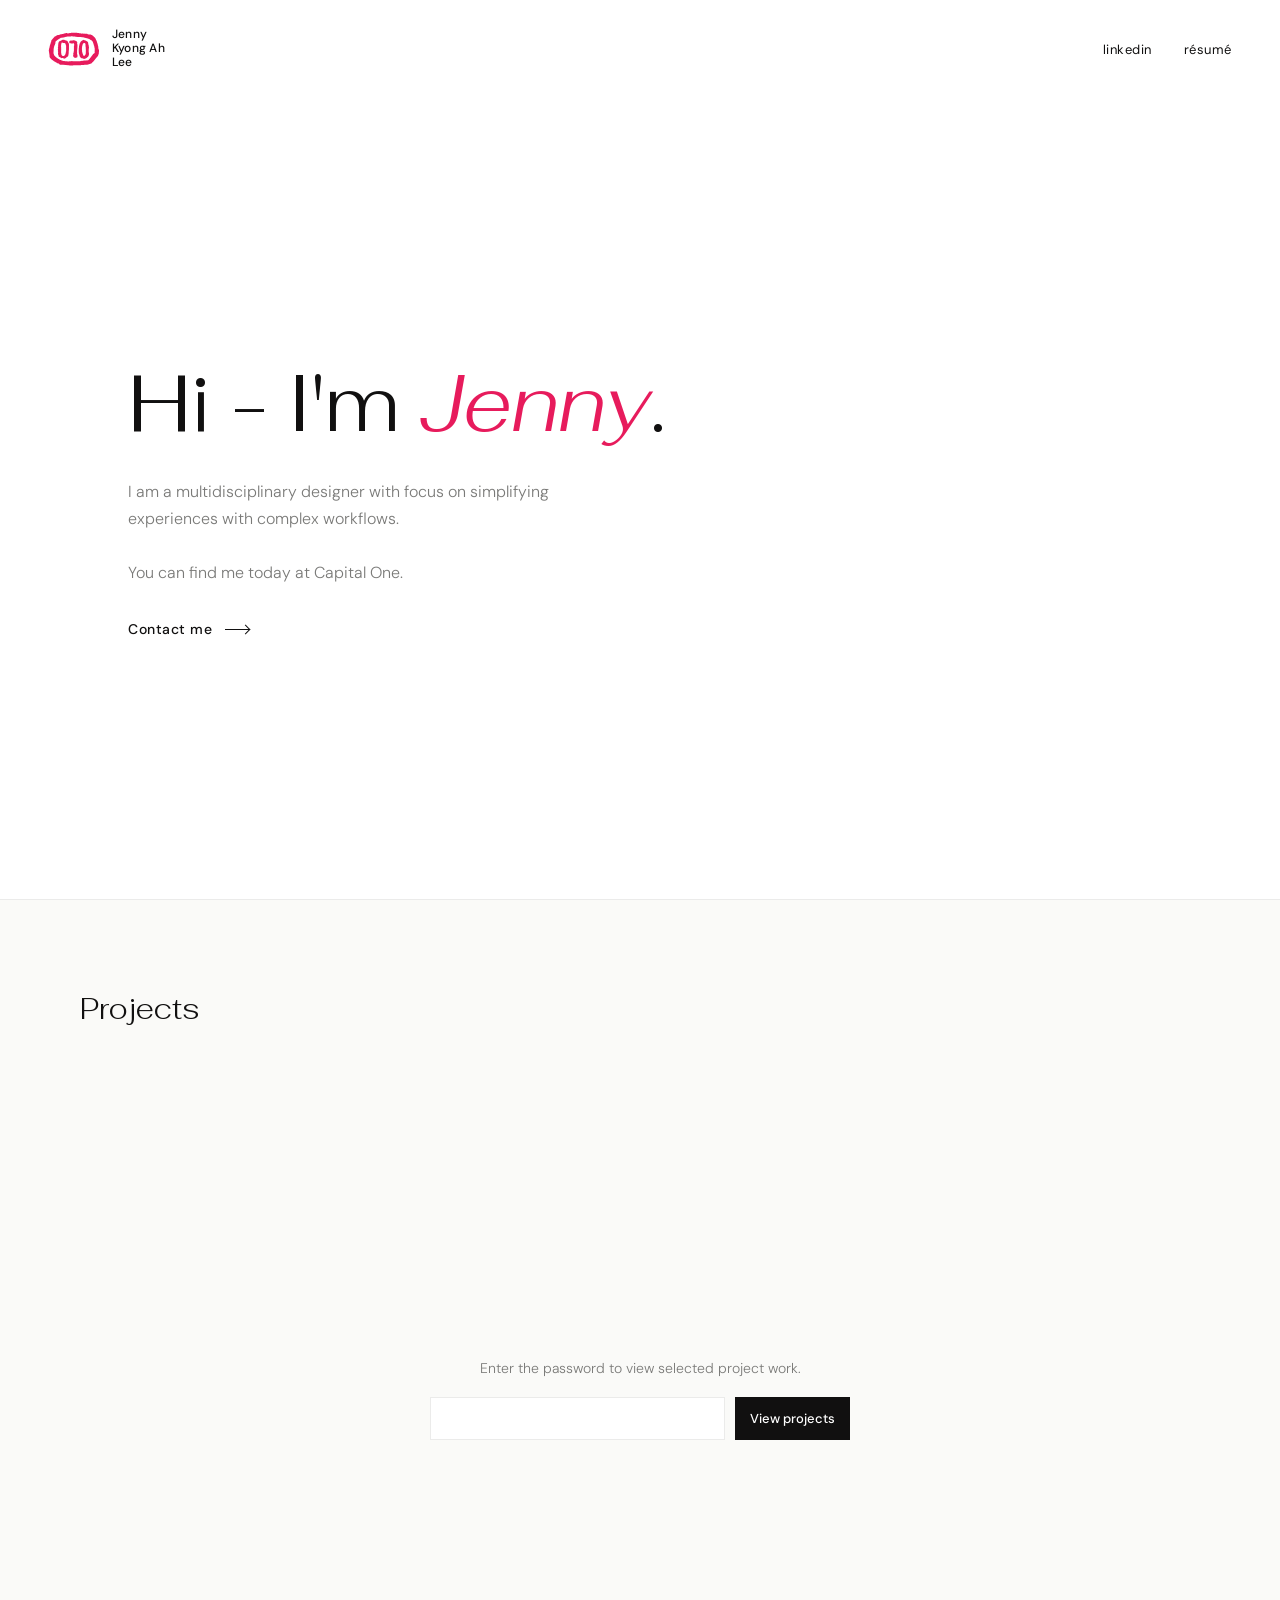
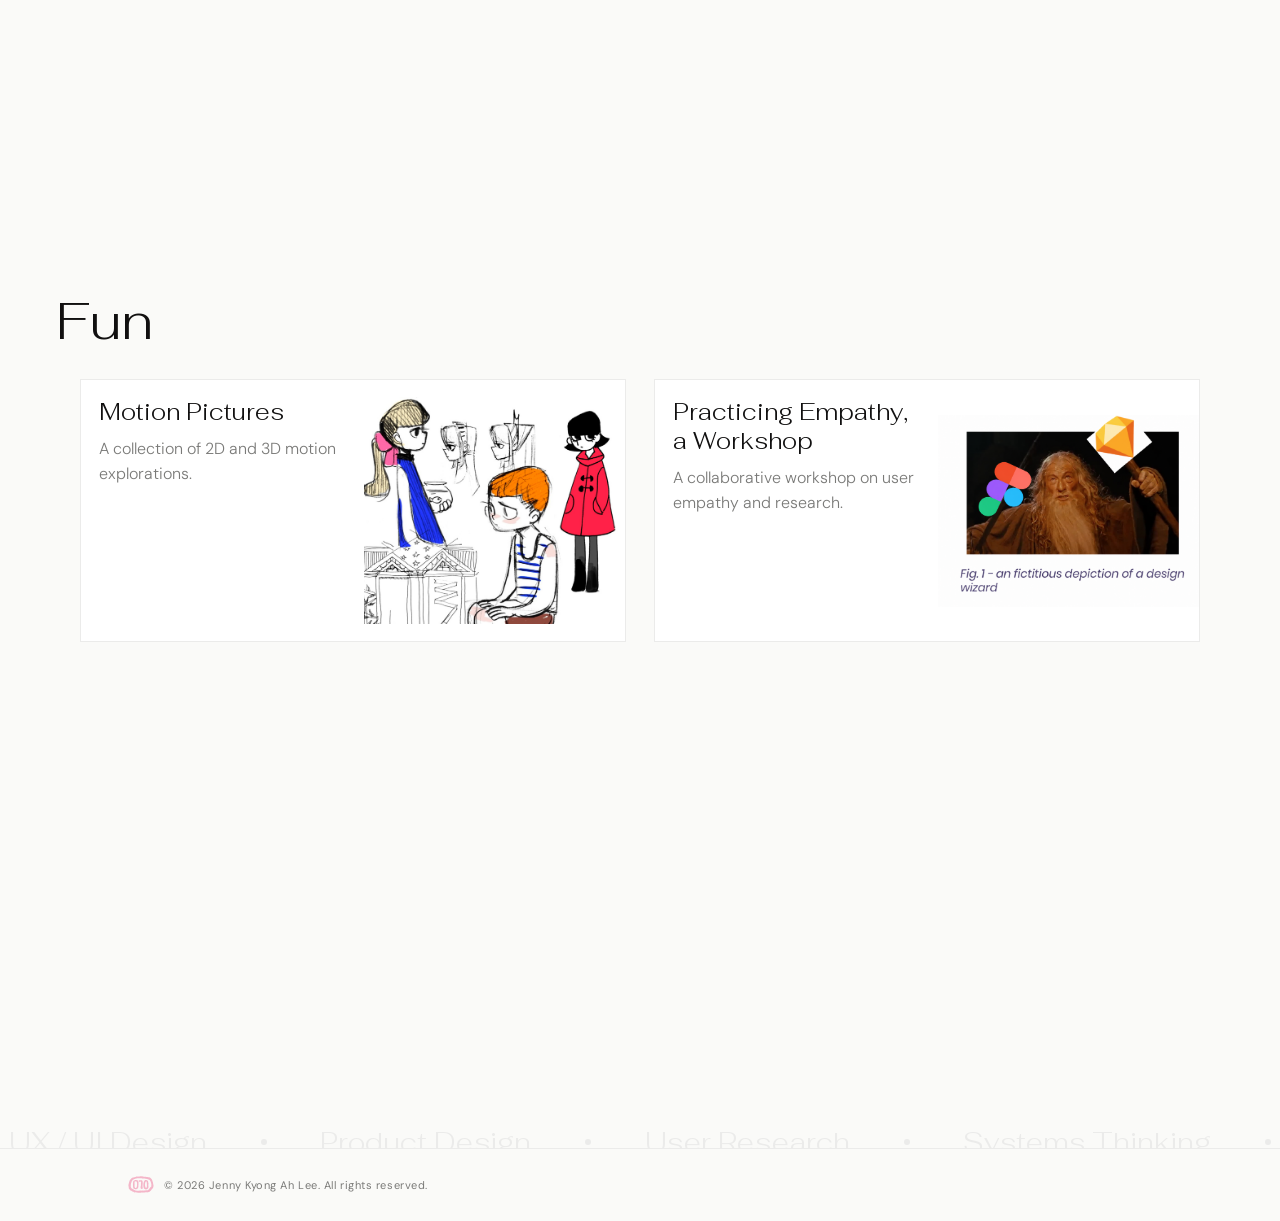
==== commit c1ffe9e1: "Update portfolio projects and case studies" ====
--- a/index.html
+++ b/index.html
@@ -22,6 +22,7 @@
       --white: #FAFAF8;
       --gray: #7A7A78;
       --light-gray: #EBEBEA;
+      --nav-offset: 106px;
     }
 
     html, body {
@@ -43,9 +44,51 @@
       display: flex;
       align-items: center;
       justify-content: space-between;
+      width: 100%;
       padding: 28px 48px;
+      position: fixed;
+      top: 0;
+      left: 0;
+      z-index: 10;
+      background-color: #fff;
+      isolation: isolate;
       opacity: 0;
       animation: fadeDown 0.6s ease forwards 0.1s;
+      transition: background-color 0.2s ease;
+    }
+
+    nav::before,
+    nav::after {
+      content: "";
+      position: absolute;
+      left: 50%;
+      width: 100vw;
+      transform: translateX(-50%);
+      pointer-events: none;
+    }
+
+    nav::before {
+      top: 0;
+      height: 100%;
+      z-index: -1;
+      background-color: #fff;
+      transition: background-color 0.2s ease;
+    }
+
+    nav::after {
+      bottom: 0;
+      height: 1px;
+      background-color: transparent;
+      transition: background-color 0.2s ease;
+    }
+
+    nav.nav-scrolled,
+    nav.nav-scrolled::before {
+      background-color: var(--white);
+    }
+
+    nav.nav-scrolled::after {
+      background-color: #fff;
     }
 
     .logo {
@@ -95,19 +138,25 @@
       color: var(--pink);
     }
 
-    /* ── MAIN ── */
-    main {
-      flex: 1;
-      display: flex;
-      flex-direction: column;
-      justify-content: center;
-      padding: 0 48px;
-      max-width: 900px;
+    /* ── INTRO ── */
+    .intro-section {
+      background-color: #fff;
+      border-bottom: 1px solid var(--light-gray);
+      display: flex;
+      align-items: center;
+      min-height: 100svh;
+      padding-top: 106px;
+    }
+
+    .intro-content {
+      width: 100%;
+      padding: 64px 48px 72px;
+      max-width: 920px;
     }
 
     h1 {
       font-family: 'Fahkwang', serif;
-      font-size: clamp(38px, 5.5vw, 70px);
+      font-size: clamp(52px, 9.5vw, 80px);
       font-weight: 300;
       line-height: 1.1;
       letter-spacing: -0.01em;
@@ -186,35 +235,216 @@
     }
 
     /* -- PROJECTS -- */
+    main {
+      width: 100%;
+      padding: 0 80px;
+    }
+
     .projects-section {
       width: 100%;
-      margin-top: 92px;
+      min-height: 100svh;
+      margin-top: 0;
+      padding-top: 92px;
       padding-bottom: 72px;
-      opacity: 0;
-      animation: fadeUp 0.6s ease forwards 0.85s;
+    }
+
+    .projects-section:not(.is-unlocked) {
+      display: flex;
+      padding-bottom: 0;
+      align-items: center;
+      justify-content: center;
     }
 
     .projects-section h2 {
       font-family: 'Fahkwang', serif;
-      font-size: clamp(30px, 4vw, 46px);
+      font-size: 30px;
       font-weight: 300;
       line-height: 1.1;
       margin-bottom: 30px;
+    }
+
+    .projects-content { display: none; }
+
+    .projects-section.is-unlocked .projects-content { display: block; }
+
+    .projects-content h2 {
+      position: sticky;
+      top: var(--nav-offset);
+      z-index: 1;
+    }
+
+    .projects-access {
+      display: grid;
+      gap: 18px;
+      width: 100%;
+      align-self: stretch;
+      grid-template-rows: auto 1fr auto auto 1fr;
+      position: relative;
+      text-align: center;
+    }
+
+    .projects-access h2 {
+      position: sticky;
+      top: var(--nav-offset);
+      z-index: 1;
+      text-align: left;
+    }
+
+    .projects-access > p:not(.projects-access-error) {
+      align-self: end;
+      max-width: 500px;
+      margin: 0 auto;
+    }
+
+    .projects-section.is-unlocked .projects-access { display: none; }
+
+    .projects-access p {
+      color: var(--gray);
+      font-size: 14px;
+      font-weight: 300;
+      line-height: 1.6;
+    }
+
+    .projects-access form {
+      display: flex;
+      gap: 10px;
+      width: min(100%, 420px);
+      margin: 0 auto;
+    }
+
+    .fun-section {
+      width: 100%;
+      min-height: 100svh;
+      padding-top: 92px;
+      padding-bottom: 72px;
+    }
+
+    .fun-section h2 {
+      margin-bottom: 30px;
+      font-family: 'Fahkwang', serif;
+      font-size: 30px;
+      font-weight: 300;
+      line-height: 1.1;
+      position: sticky;
+      top: var(--nav-offset);
+      z-index: 1;
+    }
+
+    .fun-grid {
+      display: grid;
+      grid-template-columns: repeat(2, minmax(0, 1fr));
+      gap: 28px;
+    }
+
+    .fun-card {
+      display: flex;
+      flex-direction: row-reverse;
+      min-height: 260px;
+      position: relative;
+      border: 1px solid var(--light-gray);
+      background-color: #fff;
+      overflow: hidden;
+      transition: border-color 0.2s ease, transform 0.2s ease;
+    }
+
+    .fun-card:hover,
+    .fun-card:focus-within {
+      border-color: rgba(231, 27, 92, 0.45);
+      transform: translateY(-3px);
+    }
+
+    .fun-card img {
+      display: block;
+      flex: 0 0 48%;
+      width: 48%;
+      aspect-ratio: 1 / 1;
+      object-fit: contain;
+      object-position: center;
+      background-color: #fff;
+    }
+
+    .fun-card-content {
+      display: flex;
+      flex: 1;
+      flex-direction: column;
+      padding: 18px;
+    }
+
+    .fun-card h3 {
+      font-family: 'Fahkwang', serif;
+      font-size: 24px;
+      font-weight: 300;
+      line-height: 1.2;
+    }
+
+    .fun-card p {
+      margin-top: 10px;
+      color: var(--gray);
+      font-size: 16px;
+      font-weight: 300;
+      line-height: 1.55;
+    }
+
+    .fun-link {
+      display: inline-flex;
+      width: fit-content;
+      margin: 0;
+      padding: 0;
+      color: var(--black);
+      font-size: 13px;
+      font-weight: 500;
+      letter-spacing: 0.04em;
+      text-decoration: none;
+    }
+
+    .fun-card a::after {
+      content: "";
+      position: absolute;
+      inset: 0;
+    }
+
+    .projects-access input {
+      min-width: 0;
+      flex: 1;
+      padding: 10px 12px;
+      border: 1px solid var(--light-gray);
+      border-radius: 0;
+      color: var(--black);
+      font: inherit;
+    }
+
+    .projects-access button {
+      border: 1px solid var(--black);
+      border-radius: 0;
+      padding: 10px 14px;
+      background-color: var(--black);
+      color: #fff;
+      cursor: pointer;
+      font: inherit;
+      font-size: 13px;
+      font-weight: 500;
+    }
+
+    .projects-access-error {
+      min-height: 1.4em;
+      color: var(--pink) !important;
+      font-size: 13px !important;
     }
 
     .projects-grid {
       display: grid;
       grid-template-columns: repeat(2, minmax(0, 1fr));
       gap: 28px;
-      width: min(100%, 920px);
+      width: 100%;
     }
 
     .project-card {
       display: flex;
       flex-direction: column;
       min-height: 100%;
+      position: relative;
       border: 1px solid var(--light-gray);
-      border-radius: 8px;
+      border-radius: 0;
       background-color: #fff;
       overflow: hidden;
       text-decoration: none;
@@ -253,7 +483,7 @@
 
     .project-content p {
       flex: 1;
-      font-size: 14px;
+      font-size: 16px;
       font-weight: 300;
       line-height: 1.65;
       color: var(--gray);
@@ -262,18 +492,21 @@
     .project-link {
       display: inline-flex;
       align-items: center;
-      gap: 10px;
+      gap: 12px;
       width: fit-content;
-      margin-top: 22px;
-      font-size: 12px;
+      margin-top: 0;
+      font-size: 14px;
       font-weight: 500;
-      letter-spacing: 0.08em;
-      text-transform: uppercase;
+      letter-spacing: 0.04em;
       color: var(--black);
       text-decoration: none;
-      border-bottom: 1px solid currentColor;
-      padding-bottom: 3px;
-      transition: color 0.2s ease;
+      transition: color 0.25s ease;
+    }
+
+    .project-link::after {
+      content: "";
+      position: absolute;
+      inset: 0;
     }
 
     .project-link:hover,
@@ -281,13 +514,20 @@
       color: var(--pink);
     }
 
+    .project-link .contact-arrow {
+      width: 24px;
+    }
+
+    .project-link:hover .contact-arrow,
+    .project-link:focus-visible .contact-arrow {
+      width: 38px;
+    }
+
     /* ── TICKER ── */
     .ticker-wrap {
       width: 100%;
       overflow: hidden;
-      padding: 18px 0;
-      opacity: 0;
-      animation: fadeUp 0.5s ease forwards 0.7s;
+      padding: 24px 0;
     }
 
     .ticker {
@@ -324,8 +564,6 @@
       align-items: center;
       justify-content: space-between;
       position: relative;
-      opacity: 0;
-      animation: fadeUp 0.5s ease forwards 0.75s;
     }
 
     footer::before {
@@ -378,45 +616,76 @@
       to   { transform: translateX(-50%); }
     }
 
+    .scroll-reveal {
+      opacity: 0;
+      transform: translateY(24px);
+      transition: opacity 0.6s ease, transform 0.6s ease;
+    }
+
+    .scroll-reveal.is-visible {
+      opacity: 1;
+      transform: translateY(0);
+    }
+
     @media (prefers-reduced-motion: reduce) {
       .ticker {
         animation: none;
       }
+
+      .scroll-reveal {
+        opacity: 1;
+        transform: none;
+        transition: none;
+      }
     }
 
     @media (min-width: 900px) {
-      nav,
-      main,
       footer {
         width: 80%;
         margin-left: auto;
         margin-right: auto;
       }
 
-      nav,
       footer {
         padding-left: 0;
         padding-right: 0;
       }
 
-      main {
+      .intro-content {
         max-width: 920px;
-        padding-left: 0;
-        padding-right: 0;
         margin-left: 10%;
         margin-right: auto;
       }
+
+      .intro-content { padding-left: 0; padding-right: 0; }
+    }
+
+    @media (min-width: 641px) {
+      .projects-content h2,
+      .fun-section h2 {
+        margin-left: -24px;
+        font-size: 52px;
+      }
+    }
+
+    @media (max-width: 800px) {
+      .fun-grid { grid-template-columns: 1fr; }
     }
 
     /* ── RESPONSIVE ── */
     @media (max-width: 640px) {
+      :root { --nav-offset: 90px; }
       nav { padding: 20px 24px; }
+      .intro-section { padding-top: 90px; }
+      .intro-content { padding: 56px 24px 64px; }
       main { padding: 0 24px; }
       footer { padding: 20px 24px; }
       .ticker-wrap { padding: 14px 0; }
       .ticker-group { gap: 24px; }
-      .projects-section { margin-top: 72px; padding-bottom: 56px; }
+      .projects-section { padding-top: 72px; padding-bottom: 56px; }
       .projects-grid { grid-template-columns: 1fr; gap: 22px; }
+      .fun-section { padding-top: 72px; padding-bottom: 56px; }
+      .fun-grid { grid-template-columns: 1fr; gap: 22px; }
       .project-content { padding: 20px; }
     }
   </style>
@@ -439,56 +708,96 @@
     </ul>
   </nav>
 
-  <!-- MAIN CONTENT -->
-  <main>
+  <!-- INTRODUCTION -->
+  <header class="intro-section">
+    <div class="intro-content">
     <h1>Hi - I'm <em>Jenny</em>.</h1>
 
     <p class="subtitle">
-      I am a product designer based out of New York with 8 years of experience in building digital products. <br>Currently, you can find me at Capital One — designing experiences that make enterprise data feel a little more human.
+      I am a multidisciplinary designer with focus on simplifying experiences with complex workflows.<br><br>
+      You can find me today at Capital One.
     </p>
 
     <a class="contact-button" href="mailto:kyongkyonglee@gmail.com">
       <span>Contact me</span>
       <span class="contact-arrow" aria-hidden="true"></span>
     </a>
-
-    <section class="projects-section" aria-labelledby="projects-title">
-      <h2 id="projects-title">Projects</h2>
-
-      <div class="projects-grid">
+    </div>
+  </header>
+
+  <!-- MAIN CONTENT -->
+  <main>
+    <section class="projects-section scroll-reveal" aria-labelledby="projects-title">
+      <div class="projects-access">
+        <h2 id="projects-title">Projects</h2>
+        <p>Enter the password to view selected project work.</p>
+        <form id="projects-access-form">
+          <input id="projects-password" type="password" aria-label="Projects password" autocomplete="current-password" required>
+          <button type="submit">View projects</button>
+        </form>
+        <p class="projects-access-error" id="projects-access-error" role="alert"></p>
+      </div>
+
+      <div class="projects-content">
+        <h2>Projects</h2>
+        <div class="projects-grid">
         <article class="project-card">
-          <img src="assets/projects/data-catalog.svg" alt="Interface thumbnail for the Enterprise Data Catalog project">
+          <img src="assets/projects/scanning-inventory/image14.png" alt="Produce distributors in a warehouse during field research">
           <div class="project-content">
-            <h3>Enterprise Data Catalog</h3>
-            <p>A searchable data discovery experience that helps teams understand ownership, context, and trust signals before they use a dataset.</p>
-            <a class="project-link" href="projects/enterprise-data-catalog.html">View project</a>
+            <h3>Scanning Inventory</h3>
+            <p>A barcode-scanning workflow that helps produce distributors verify goods and update warehouse inventory with less manual work.</p>
+            <a class="project-link" href="projects/scanning-inventory.html" aria-label="View Scanning Inventory"></a>
           </div>
         </article>
 
         <article class="project-card">
-          <img src="assets/projects/insights-dashboard.svg" alt="Dashboard thumbnail for the Insights Workspace project">
+          <img src="assets/projects/journey_builder.jpg" alt="Interface thumbnail for the Customer Journey Builder project">
           <div class="project-content">
-            <h3>Insights Workspace</h3>
-            <p>A dashboard concept for tracking research findings, surfacing patterns, and turning customer signals into product decisions.</p>
-            <a class="project-link" href="projects/insights-workspace.html">View project</a>
+            <h3>Customer Journey Builder</h3>
+            <p>A redesigned multi-step campaign builder that helps marketers plan, review, and safely launch complex cross-channel campaigns.</p>
+            <a class="project-link" href="projects/enterprise-data-catalog.html" aria-label="View Customer Journey Builder"></a>
           </div>
         </article>
 
         <article class="project-card">
-          <img src="assets/projects/design-system.svg" alt="Component library thumbnail for the Design System Refresh project">
+          <img src="assets/projects/LocalSync.jpg" alt="Interface thumbnail for the Defining Error States project">
           <div class="project-content">
-            <h3>Design System Refresh</h3>
-            <p>A component and guidance update focused on clearer interaction states, tighter documentation, and smoother handoff with engineers.</p>
-            <a class="project-link" href="projects/design-system-refresh.html">View project</a>
+            <h3>Defining Error States</h3>
+            <p>A clearer LocalSync status system that reduces alert fatigue and helps restaurant teams take the right next step.</p>
+            <a class="project-link" href="projects/design-system-refresh.html" aria-label="View Defining Error States"></a>
           </div>
         </article>
 
         <article class="project-card">
-          <img src="assets/projects/onboarding-flow.svg" alt="Journey flow thumbnail for the Guided Onboarding project">
+          <img src="assets/projects/Online_ordering.jpg" alt="Interface thumbnail for the Online Ordering Menus project">
           <div class="project-content">
-            <h3>Guided Onboarding</h3>
-            <p>A step-by-step onboarding flow that reduces setup uncertainty and helps new users reach their first successful task faster.</p>
-            <a class="project-link" href="projects/guided-onboarding.html">View project</a>
+            <h3>Online Ordering Menus</h3>
+            <p>A menu-management experience that helps restaurant teams organize locations, menus, and items for online ordering.</p>
+            <a class="project-link" href="projects/guided-onboarding.html" aria-label="View Online Ordering Menus"></a>
+          </div>
+        </article>
+
+        </div>
+      </div>
+    </section>
+
+    <section class="fun-section scroll-reveal" aria-labelledby="fun-title">
+      <h2 id="fun-title">Fun</h2>
+      <div class="fun-grid">
+        <article class="fun-card">
+          <img src="assets/fun/motion-pictures/illustration.jpg" alt="Illustrated scene from Motion Pictures">
+          <div class="fun-card-content">
+            <h3>Motion Pictures</h3>
+            <p>A collection of 2D and 3D motion explorations.</p>
+            <a class="fun-link" href="projects/motion-pictures.html" aria-label="View Motion Pictures"></a>
+          </div>
+        </article>
+        <article class="fun-card">
+          <img src="assets/fun/empathy-workshop/thumbnail.png" alt="Design wizard illustration for Practicing Empathy, a Workshop">
+          <div class="fun-card-content">
+            <h3>Practicing Empathy, a Workshop</h3>
+            <p>A collaborative workshop on user empathy and research.</p>
+            <a class="fun-link" href="projects/practicing-empathy-workshop.html" aria-label="View Practicing Empathy, a Workshop"></a>
           </div>
         </article>
       </div>
@@ -496,7 +805,7 @@
   </main>
 
   <!-- TICKER -->
-  <div class="ticker-wrap" aria-label="Design specialties">
+  <div class="ticker-wrap scroll-reveal" aria-label="Design specialties">
     <div class="ticker">
       <div class="ticker-group">
         <span>UX / UI Design</span>
@@ -522,12 +831,63 @@
   </div>
 
   <!-- FOOTER -->
-  <footer>
+  <footer class="scroll-reveal">
     <div class="footer-left">
       <svg width="76" height="50" viewBox="0 0 76 50" fill="none" xmlns="http://www.w3.org/2000/svg"><path d="M33.3691 1.46634C33.5755 1.3217 33.7683 1.19226 34.0258 1.17621C36.814 1.00246 39.6827 1.13122 42.4725 1.09118C42.6104 1.15016 42.7492 1.20006 42.8694 1.28807C43.2875 1.65879 43.6678 1.51977 44.2009 1.64259C44.6338 1.74236 45.0042 1.84675 45.4468 1.92695C46.4043 2.10043 47.5239 2.1005 48.4472 2.22863L48.8629 2.60862C49.231 2.24184 49.4918 2.16329 50.0382 2.16175C50.4 2.16419 50.7608 2.19114 51.1192 2.24241C51.6412 2.73462 51.6754 2.70126 52.2437 2.25146C52.7906 2.22257 52.9571 2.14579 53.314 2.60004C54.4781 2.57773 55.9517 2.55701 57.0919 2.64415C57.4561 2.91612 57.835 3.07936 58.1363 3.35273C58.6402 3.4076 58.8116 3.36734 59.1954 3.67296C59.8062 3.59915 61.2183 3.6776 61.8424 3.81104C62.1143 3.86924 62.6324 4.10556 62.9361 4.18322C63.6451 4.36457 63.9249 4.36418 64.5152 4.82698C64.606 4.89862 64.6968 4.97089 64.7872 5.04383L65.359 5.08588C65.9229 5.4618 66.002 5.83495 66.4488 6.31058C66.6231 6.49628 67.0679 6.59462 67.2154 6.8975C67.2227 6.99359 67.2086 7.31356 67.2716 7.33207C68.1612 7.59315 68.4024 7.86981 68.7535 8.71996C68.8365 8.92152 69.359 9.38446 69.4766 9.61664C69.7159 9.99086 69.8077 10.5316 70.0118 10.9039C70.4766 11.7514 71.1441 12.6625 71.3038 13.6476C71.3946 14.2088 71.6339 14.9308 71.6944 15.4463C71.8121 15.5742 71.9376 15.7154 72.0582 15.8384C72.0587 16.1967 72.0611 16.232 72.1871 16.5694C72.6168 17.7174 72.8218 18.887 73.088 20.0739C73.2022 20.5857 73.1446 20.8818 73.4918 21.3037C73.5206 22.1648 73.4996 23.0407 73.5675 23.8935C73.5894 24.166 73.7872 24.439 73.816 24.7619L73.8848 25.1112C73.962 25.4621 74.1036 25.3617 74.3853 25.5976C74.5191 25.8578 74.5216 26.4954 74.526 26.7953C74.5347 27.411 74.5904 28.0549 74.5367 28.6669C74.4932 29.1643 74.3272 29.6881 74.3004 30.1891C74.2789 30.5803 74.3258 30.9832 74.2955 31.376C74.2862 31.7253 74.0811 31.9452 74.0035 32.2364C73.7554 33.1725 73.357 34.0695 72.9141 34.9277C72.3238 35.8971 71.1207 37.0004 70.3736 37.8996C70.0943 38.2126 69.8673 38.6311 69.5958 38.9411C69.0811 39.5291 68.6241 40.1029 68.1846 40.7504C67.9532 41.057 67.6676 41.3396 67.439 41.6464C67.0572 42.1598 66.7159 42.6716 66.2911 43.1545C65.7286 43.7945 65.0313 44.2887 64.3985 44.8563C63.9952 45.2052 63.6612 45.8178 63.1275 45.9681C61.6055 46.3966 60.1505 47.0452 58.6549 47.5259C57.7393 47.8201 56.6832 47.9301 55.7325 48.0309C55.1256 48.0953 54.5675 47.8511 53.9708 47.8719C52.3526 47.9961 50.7467 48.1852 49.1231 48.231C48.7102 48.2427 48.3664 48.5431 47.9599 48.5688C46.8984 48.5777 45.8366 48.5418 44.7753 48.5365C44.5051 48.531 44.1556 48.7402 43.8955 48.7178C42.7643 48.6202 41.6425 48.5384 40.505 48.5365C40.0159 48.5356 39.5032 48.6173 39.0115 48.6268C38.4903 48.6369 37.9634 48.6151 37.4449 48.6712C37.1492 48.7032 36.8745 48.938 36.5736 48.959C34.967 49.0205 33.3474 49.0137 31.7403 48.9682C31.0087 48.9248 30.2784 48.7151 29.5509 48.6429C27.0257 48.3922 24.5115 48.1557 21.9979 47.8053C21.0199 47.6905 20.0986 48.0835 19.1302 47.9935C18.214 47.9083 17.3236 47.5652 16.5858 47.016C16.3556 46.8446 16.1884 46.6442 16.0041 46.4246C15.3649 46.2656 13.8216 45.8275 13.2643 45.4504C12.9479 45.2363 12.5245 44.6792 12.0352 44.4281C11.0728 43.9343 10.4585 43.9551 9.71838 43.1358C9.61291 43.1229 9.25046 43.0816 9.16482 43.0257C8.08459 42.3206 6.77844 41.5576 5.78874 40.7448C5.60642 40.5951 5.1071 39.9526 4.91989 39.7586C4.03118 38.8377 2.99479 37.9637 2.44027 36.7922C2.14222 36.1625 2.36923 35.2202 2.29188 34.5369C2.2663 34.2037 2.13573 33.8007 2.12016 33.4706C2.07951 32.609 1.9275 31.8424 1.75237 31.0024C1.65318 30.5266 1.6541 29.9742 1.55378 29.485C1.39688 28.7199 1.19684 27.9621 1.14082 27.1805C1.03919 26.558 1.36667 26.1057 1.50604 25.5315C1.5501 25.35 1.29497 25.0919 1.33706 24.8603C1.33346 24.642 1.8217 24.2938 1.81326 24.0697C1.78585 23.3427 1.95151 23.1567 2.22494 22.5354C2.30899 22.3444 2.14953 21.7088 2.26303 21.4536C2.37823 21.1948 2.46032 21.1319 2.64358 20.9493C2.64832 20.3057 2.67571 19.6143 3.11083 19.1382C3.18437 18.5162 3.14869 17.9673 3.43054 17.3757C3.52536 17.1767 3.75512 16.9778 3.7885 16.796C4.04675 15.389 3.66666 15.7025 4.54288 14.5879C4.58347 14.1663 4.62869 13.5429 4.73724 13.1445C4.83686 12.7788 4.95647 12.4664 5.05466 12.0806C5.76862 11.378 6.29035 10.6564 6.91716 9.87606C7.09875 9.64994 7.37761 9.45443 7.55456 9.23685C7.89919 8.71337 8.55969 8.15585 8.90065 7.69071C9.42766 6.97191 9.23396 6.76966 10.2648 6.48348C11.0946 6.25306 11.9188 5.77089 12.5869 5.23407C12.6553 5.17914 12.9905 5.14867 13.0924 5.13959C14.6284 3.65892 15.098 5.03793 16.5422 4.07629C17.1344 4.03885 17.1803 4.01025 17.6969 3.71093C18.8422 3.3092 18.7367 3.40903 19.8941 3.3848C20.6354 2.86956 20.9156 2.97261 21.8195 2.99692C22.221 2.63258 24.0761 1.88167 24.6966 1.75262C24.9228 1.70556 25.6489 1.76428 25.9505 1.72053C26.5161 1.63847 26.9071 1.51748 27.4886 1.59952C28.1409 1.71204 28.3499 2.03213 29.0571 2.01899C30.1281 1.99909 30.9882 1.74086 32.0139 1.50893C32.3154 1.44076 33.0295 1.46785 33.3691 1.46634ZM23.7393 7.55941C23.1069 8.04901 22.7269 7.83236 21.9609 7.92938C21.4887 7.98915 20.295 8.56361 19.9512 8.55868C18.7217 8.54095 18.8312 8.66659 17.7975 9.2493C17.0696 9.65961 16.0534 9.99086 15.3326 10.4671C14.6032 10.9248 13.9176 11.5528 13.2654 12.1097C12.3253 12.9123 11.0317 13.656 10.8362 15.0241C10.7679 15.5569 10.8467 16.1144 10.7624 16.6424C10.7133 16.9499 10.5066 17.3157 10.4281 17.6104C10.241 18.3134 9.95681 18.8969 9.67107 19.5502C9.43 20.1013 9.25817 20.7668 9.05446 21.3362C8.99939 21.5195 8.86628 21.4699 8.77155 21.8228C8.39494 23.226 8.24382 24.6093 8.19587 26.0557C8.17902 26.5635 8.23303 27.302 8.19597 27.7512C8.09328 28.9953 7.91955 30.2796 8.13039 31.5281C8.27067 32.3589 8.68317 33.1189 9.1092 33.8159C9.29475 34.1195 9.13664 34.1987 9.55588 34.7587C10.3001 35.7527 10.8849 36.0411 11.7931 36.7644C12.7446 37.5222 13.836 38.3929 14.8897 39.0169C16.5962 40.0077 18.3778 40.8622 20.2219 41.564C20.7123 41.7507 21.8238 42.3552 22.286 42.3563C23.3125 42.359 24.2034 42.6995 25.1979 42.7859C28.0282 43.0317 30.8171 42.9246 33.6485 42.9142C33.7133 42.867 33.9971 42.6649 34.0495 42.6558C34.4045 42.5943 35.3792 42.517 35.6905 42.6118C36.8044 42.9508 37.8197 42.9608 38.9791 42.9156C39.322 42.9023 39.7369 42.7776 40.0902 42.7645C40.7564 42.7527 41.4209 42.7979 42.0891 42.7565C42.7207 42.7552 43.9751 43.0089 44.6208 42.847C45.1773 42.5434 46.183 42.7289 46.8464 42.6821C47.5059 42.6355 48.2437 42.4577 48.8814 42.5473C49.0552 42.4301 49.2471 42.2935 49.4224 42.1833C49.9786 42.2169 50.5216 42.2241 51.0782 42.2335C51.2681 42.0994 51.419 41.9928 51.5972 41.8412C51.7984 41.8583 52.067 41.8893 52.2633 41.8939L52.8702 41.5245C53.6954 41.7482 55.4615 41.8409 56.2989 41.7966C56.796 41.1751 57.4659 41.434 58.1778 41.5419C58.5059 41.3852 58.9263 41.2662 59.2003 41.0812C59.3018 41.0126 59.4302 40.538 59.5279 40.435C59.8848 40.0571 60.2574 39.7335 60.6129 39.3446C61.1153 38.795 61.5069 38.1212 61.9854 37.5596C62.7071 36.7129 63.5709 35.8927 64.1173 34.8968C64.1827 34.7775 64.2481 34.344 64.3551 34.2025C64.5772 33.9077 64.9239 33.71 65.1788 33.4486C65.4195 33.2019 65.8477 32.3561 66.1251 32.265C66.7623 32.0559 66.6788 31.7733 66.9844 31.5463C67.523 31.1464 67.7584 31.1959 68.2706 30.6096C68.2677 30.1847 68.2652 29.8577 68.3057 29.4365C68.1783 29.3223 68.0587 29.2435 68.0338 29.077C68.0509 28.9003 68.1475 28.8001 68.255 28.6571L68.2803 25.5375C68.2901 24.2524 68.3731 23.1938 67.6842 22.033C67.8424 21.2637 67.4132 19.6898 66.8184 19.1273C66.7271 18.6319 66.755 18.1179 66.7545 17.6107C65.9425 16.8474 66.1964 16.8837 65.9151 15.8844C65.7471 15.2868 65.6026 15.4662 65.6256 14.6979C65.3331 14.2884 65.1021 13.9865 64.7681 13.6024C64.1246 12.8624 63.6212 12.7552 63.3507 11.8078C62.7603 11.5609 62.4361 11.4452 61.8194 11.2917C60.8116 10.1363 59.544 10.0533 58.2198 9.57245C56.2432 8.85477 54.5465 8.05707 52.397 7.91019C51.524 7.85052 50.5303 7.72172 49.6617 7.8285L49.3736 7.54003C48.4083 7.46835 47.5039 7.46151 46.5217 7.47323C44.6132 7.49598 42.6633 7.33675 40.775 7.06122C40.6799 7.04735 40.4451 6.86556 40.3646 6.8038C39.6281 6.76825 38.8714 6.75179 38.136 6.70951C37.6106 6.67928 37.0292 6.46532 36.4918 6.45746C35.3543 6.37694 34.2443 6.38846 33.1044 6.40048C32.8756 6.40292 31.687 6.38968 31.5242 6.41859C31.2622 6.42601 30.8751 6.41883 30.6361 6.47665C29.9986 6.63094 29.4115 6.70839 28.7591 6.74418C28.4561 6.76078 28.0665 6.89642 27.7558 6.92269C26.914 6.99579 26.1378 7.17841 25.3042 7.27865C25.0338 7.31112 24.7652 7.44813 24.5192 7.50531C24.3519 7.54418 23.9282 7.55282 23.7393 7.55941Z" fill="#E71B5C"/><path d="M20.9382 11.4848C21.873 11.5847 23.2171 11.3662 24.1809 11.571C24.4222 11.6223 25.1687 12.1707 25.5043 12.2285C25.8975 12.2961 26.3348 12.207 26.7017 12.3027C26.9417 12.3652 27.4492 12.6104 27.6615 12.6761C28.9877 13.0866 28.7586 14.0118 29.2859 15.0563C29.4846 15.4582 29.9005 15.7685 30.1066 16.1595C30.6656 17.2202 30.6699 18.0339 30.6663 19.1925C30.6617 20.6448 30.6136 22.0938 30.6513 23.5483C30.6749 24.4589 30.6311 25.4362 30.5748 26.3511C30.4599 27.2508 30.2411 27.6911 30.2673 28.6547C30.2919 29.5557 30.2985 30.6344 30.2258 31.5231C30.1676 32.2341 29.8522 33.098 29.7862 33.8354C29.6886 34.3691 29.2543 35.3361 28.9745 35.7843C28.7123 36.2043 28.0492 36.4288 27.6493 36.689C27.3144 36.9219 26.9606 37.3478 26.6013 37.6134C26.2819 37.8957 25.7775 38.007 25.4377 38.225C24.4406 38.8645 24.3014 39.1303 23.1099 38.7562C22.2334 38.2909 20.3381 38.5081 19.3385 38.0001C18.2245 37.4339 17.015 36.9941 15.9647 36.303C15.6424 36.091 15.6196 35.3997 15.5551 35.0227C15.5899 34.921 15.6506 34.7918 15.6944 34.6904C15.655 34.6523 15.6169 34.6131 15.58 34.5726C14.7127 33.6184 14.504 31.605 14.6795 30.3743C14.7412 29.941 14.9002 29.5677 14.9238 29.0963L14.9247 29.0739L14.4128 28.2811C14.5811 28.0208 14.7405 27.822 14.9326 27.5797C14.7813 27.4702 14.5426 27.3117 14.5092 27.1149C14.3107 25.9479 14.2701 25.0071 14.81 23.9375C14.4178 23.2732 14.4106 23.1623 14.4294 22.3869C14.5598 22.199 14.688 21.975 14.8072 21.7773C14.6673 20.6786 15.0315 16.2016 15.4394 15.23C15.9642 13.9799 17.3244 13.3226 18.4997 12.845C18.8531 12.7014 19.2285 12.5914 19.5639 12.4091C20.0427 12.1489 20.4536 11.6869 20.9382 11.4848ZM18.9316 21.3243C19.0083 21.4145 19.1601 21.5643 19.1866 21.6763C19.289 22.1089 19.1907 22.8718 19.197 23.3412C19.2055 23.975 19.2874 24.6098 19.2767 25.2433C19.2471 26.981 19.0784 28.7375 19.1859 30.4746C19.2172 30.9798 19.4004 31.4427 19.5108 31.9317C19.6035 32.3425 19.6326 32.7557 19.6594 33.1748C19.9276 33.4343 20.0512 33.6423 20.1761 33.9955C20.6306 34.3705 21.0406 34.8194 21.5275 35.1485C22.6774 35.1869 23.2917 34.9631 24.1905 34.269C24.9556 33.4617 25.3003 32.9458 25.6089 31.8681C25.6629 31.6799 25.7777 31.4022 25.7686 31.2095C25.7463 30.736 25.9515 30.3637 26.0371 29.9071C26.1127 29.5035 26.1257 29.0763 26.1441 28.6661C26.4878 28.3244 26.5507 28.0913 26.5516 27.6172C26.5527 26.9848 26.4934 26.3468 26.479 25.7136C26.4558 24.6879 26.4734 23.6606 26.471 22.6347C26.4691 21.8197 26.444 20.9774 26.5511 20.1679C25.7044 18.9439 26.1303 18.9619 25.7781 17.8166C25.6236 17.314 25.2817 16.8078 25.0204 16.3501C24.1215 16.1032 23.2588 16.1881 22.3433 16.1034C21.7333 15.5298 21.4116 15.2558 20.5533 15.2496C20.297 15.2985 20.1168 15.4661 19.9733 15.6785C19.5866 16.2508 19.5555 16.9408 19.419 17.5958C19.3503 17.9253 19.2499 18.2447 19.2168 18.5812C19.173 19.0269 19.1908 19.48 19.1392 19.9247C19.0838 20.4012 18.9547 20.8369 18.9316 21.3243Z" fill="#E71B5C"/><path d="M51.3095 11.536C51.5375 11.5127 51.7694 11.4931 51.997 11.5266C53.0243 11.6774 53.8944 12.0254 54.8373 12.4261C56.182 12.9979 57.4589 13.5225 58.3764 14.7352L58.413 15.3252C58.518 15.4967 58.6508 15.6495 58.7782 15.8047C58.7748 16.511 58.7782 17.2173 58.788 17.9236C58.9379 18.1864 59.1459 18.4098 59.2973 18.6723C59.6439 19.2723 59.5023 20.0908 59.4818 20.7618C59.5897 20.9171 59.7182 21.0847 59.7792 21.2648C60.0121 21.9468 59.8598 23.1292 59.8549 23.8738C59.7484 24.0562 59.6449 24.2406 59.5453 24.4269C59.6522 25.2979 59.5507 25.4991 59.5189 26.3342C59.4857 27.2109 59.5067 28.1769 59.5067 29.0677C59.5067 29.3832 59.8563 30.0169 59.8666 30.5485C59.8832 31.433 59.9623 32.5434 59.7958 33.4191C59.7738 33.535 59.6093 33.7354 59.5365 33.8243C59.4228 35.2615 58.8944 35.6452 57.8866 36.5527C57.7099 36.7116 57.3778 37.1248 57.2025 37.3242C56.3461 38.298 55.2411 38.8466 53.9765 39.0713C53.7338 39.1169 53.6151 39.2626 53.2328 39.3371C52.8222 39.287 52.2089 39.3168 51.8256 39.189C51.5141 39.0694 51.2567 38.8416 50.9491 38.7031C49.7592 38.1664 48.4526 38.2731 47.52 37.1757C47.3943 37.0104 47.2499 36.6368 47.1084 36.5056C46.3727 35.8233 46.0826 35.4738 46.0958 34.436C46.0988 34.1991 45.8797 33.6477 45.8128 33.3685C45.7243 32.9985 45.528 32.6697 45.3206 32.3375C45.3287 32.0957 45.3628 31.8032 45.3848 31.5583C44.8795 31.0493 44.7625 30.901 45.3938 30.4564C45.2921 30.3486 44.9957 30.0543 44.9887 29.8959C44.8991 27.8729 44.8589 25.6427 44.989 23.6263C44.9965 23.5101 45.3172 22.9578 45.3715 22.8612L44.8772 22.3492C45.7047 21.8401 45.1709 21.4707 45.3205 20.6567C45.3708 20.3824 45.5527 19.9039 45.6286 19.5921L46.0311 17.9863C46.3688 16.5876 46.5522 16.1548 47.4815 15.0001C47.6636 14.7662 47.8111 14.1604 47.979 13.9527C48.8705 12.8499 49.9354 11.919 51.3095 11.536ZM52.2323 16.0336C51.1947 16.8126 50.8856 17.5129 50.5595 18.7378C50.4276 19.2331 50.2792 19.7121 50.162 20.2124C50.0902 20.5184 49.9086 20.8124 49.8612 21.117C49.7309 21.9503 50.0346 22.8091 49.5561 23.5674L49.704 23.9756C49.6317 24.1896 49.5424 24.4203 49.5292 24.6468C49.5023 25.0959 49.6347 25.5335 49.682 25.9759C49.7758 26.8474 49.8476 27.8437 49.8109 28.7184C50.0995 28.9651 50.1942 29.147 50.2206 29.53C50.2445 29.8737 50.203 30.2424 50.1859 30.5876C50.3832 30.6894 50.5414 30.7648 50.6122 30.9916C50.7133 31.3153 50.5146 31.6845 50.6283 32.0122C50.6669 32.1229 50.8017 32.1943 50.8578 32.2963C51.1405 32.8115 51.2929 33.3801 51.3305 33.961C51.6171 34.2033 51.8808 34.4702 52.1474 34.7338C52.3241 34.8401 52.5106 34.9049 52.7182 34.8494C53.2055 34.7188 53.8676 34.3128 54.1684 33.911C54.2016 33.7327 54.1283 33.6276 54.0697 33.46C54.1444 33.4206 54.2069 33.3985 54.289 33.3784C54.537 33.3172 54.7641 33.0336 54.9394 32.8541C54.9877 32.4653 55.1303 32.0984 55.1615 31.7135C55.2572 30.5395 55.2582 29.346 55.2836 28.1693C55.2968 27.5436 55.3593 26.9164 55.3427 26.2905C55.3192 25.4225 55.2143 24.5578 55.1703 23.6909C55.1322 22.9378 55.1772 22.1137 55.0297 21.3739C54.9799 21.1241 54.8822 20.9152 54.747 20.7015C54.9774 19.7827 54.7294 19.5042 54.7567 18.6913C54.765 18.4568 54.8437 18.2037 54.8944 17.9746C54.7123 17.834 54.5976 17.7373 54.5697 17.4941C54.5492 17.3185 54.5736 17.1256 54.5863 16.9493C54.2162 16.5348 53.9203 16.1298 53.3437 16.0332C52.9247 16.1365 52.6508 16.135 52.2323 16.0336Z" fill="#E71B5C"/><path d="M37.4279 12.1769C38.2344 12.0391 38.404 12.4492 39.0733 12.5965C39.267 12.6392 39.4877 12.6212 39.6853 12.6229C40.1842 12.6271 40.6326 12.758 41.0724 12.9954C41.4858 13.2187 41.7944 13.5719 42.1016 13.9187C43.4201 15.4071 42.4902 15.6521 42.6224 17.1857C42.6528 17.539 42.8488 17.7436 42.9334 18.0633C43.1 18.6924 43.1947 20.6905 43.0756 21.3273C43.0465 21.4825 42.9522 21.6397 42.876 21.7763C43.107 22.3139 43.1656 22.5045 42.9354 23.0556C42.8866 23.1723 42.8236 23.3071 42.8172 23.435C42.809 23.5963 42.9252 23.7412 42.9159 23.9136C42.9024 24.1604 42.8356 24.4049 42.8107 24.6511C42.6858 25.8829 42.3339 28.9188 42.6856 30.0096C42.5458 30.3262 42.4087 30.6376 42.3081 30.9692C42.384 31.2466 42.5733 31.4752 42.645 31.7494C42.7889 32.2993 42.714 32.8811 42.8018 33.438C42.8941 34.0233 43.2341 34.5206 43.1982 35.1354C43.1609 35.7745 42.8249 36.0669 42.8138 36.8475L42.426 37.3714C42.1116 37.4517 41.0935 37.5319 40.9363 37.6635C40.9074 37.6877 40.88 37.7109 40.8486 37.732C40.5146 37.9571 39.6762 37.9016 39.2795 37.8218C38.3242 37.6297 37.7705 36.8771 37.2624 36.1224C37.2562 36.115 37.2498 36.1078 37.2436 36.1004C36.9395 35.7352 36.7125 35.2413 36.5646 34.7885C36.5662 34.5671 36.8104 34.3147 36.9439 34.1443L36.8621 33.5858C36.933 33.4255 37.0263 33.2916 37.1153 33.142C37.3418 32.7618 36.9541 32.7366 36.8936 32.4166C36.8675 32.2789 37.0086 30.7358 37.0616 30.6076C37.1114 30.487 37.2873 30.325 37.3641 30.196C37.325 29.5579 37.6143 28.8643 37.7487 28.2459C37.8074 27.9761 37.8276 27.6878 37.8501 27.4131C38.0382 25.1184 37.7765 22.7821 37.9146 20.483C37.9354 20.1373 38.2215 19.8248 38.2597 19.415C38.2846 19.1481 38.3279 18.1762 38.2391 17.9664C38.1911 17.8529 38.0612 17.723 37.9817 17.6273C37.9404 17.3555 37.9054 17.0881 37.8889 16.8134C37.491 16.4709 37.1771 16.3914 36.6671 16.3521C36.5766 16.4661 36.4747 16.6229 36.3244 16.6533C36.3153 16.6552 36.3061 16.6567 36.297 16.6585C35.7231 16.7731 35.124 16.6717 34.5449 16.7483C34.3013 16.7806 34.056 16.9734 33.829 16.9806C33.5783 16.9884 33.5847 16.6657 33.439 16.5507C33.3735 16.4991 33.3023 16.5401 33.2296 16.5576C32.6796 16.6903 32.1318 16.634 31.6404 16.3237C31.366 16.1505 31.1963 15.8808 31.1334 15.5639C31.0415 15.1002 31.2092 14.6612 31.2423 14.2036C31.2607 13.9499 31.175 13.6894 31.2028 13.4394C31.2123 13.354 31.2358 13.2658 31.288 13.196C31.3559 13.1055 31.452 13.0586 31.5581 13.0284C31.8873 12.9344 32.2547 12.9875 32.5892 12.9102C32.9337 12.8305 33.2306 12.6321 33.5928 12.6032C34.1472 12.5589 34.7188 12.6682 35.2717 12.592C35.5388 12.5552 35.7621 12.3162 36.0349 12.2551C36.4683 12.158 36.9763 12.2272 37.4279 12.1769Z" fill="#E71B5C"/></svg>
       <span class="footer-copy">© 2026 Jenny Kyong Ah Lee. All rights reserved.</span>
     </div>
   </footer>
 
+  <script>
+    const nav = document.querySelector('nav');
+    const intro = document.querySelector('.intro-section');
+
+    const updateNavBorder = () => {
+      nav.classList.toggle(
+        'nav-scrolled',
+        intro.getBoundingClientRect().bottom <= nav.getBoundingClientRect().bottom
+      );
+    };
+
+    window.addEventListener('scroll', updateNavBorder, { passive: true });
+    window.addEventListener('resize', updateNavBorder);
+    updateNavBorder();
+
+    const revealObserver = new IntersectionObserver((entries, observer) => {
+      entries.forEach((entry) => {
+        if (!entry.isIntersecting) return;
+        entry.target.classList.add('is-visible');
+        observer.unobserve(entry.target);
+      });
+    }, { threshold: 0.12 });
+
+    document.querySelectorAll('.scroll-reveal').forEach((section) => {
+      revealObserver.observe(section);
+    });
+
+    const projectsSection = document.querySelector('.projects-section');
+    const projectsForm = document.querySelector('#projects-access-form');
+    const projectsPassword = document.querySelector('#projects-password');
+    const projectsError = document.querySelector('#projects-access-error');
+    const projectsStorageKey = 'portfolio-projects-unlocked';
+
+    if (localStorage.getItem(projectsStorageKey) === 'true') {
+      projectsSection.classList.add('is-unlocked');
+    }
+
+    projectsForm.addEventListener('submit', (event) => {
+      event.preventDefault();
+      if (projectsPassword.value === 'peppermint') {
+        localStorage.setItem(projectsStorageKey, 'true');
+        projectsSection.classList.add('is-unlocked');
+        projectsPassword.value = '';
+        return;
+      }
+
+      projectsError.textContent = 'That password is not quite right.';
+      projectsPassword.select();
+    });
+  </script>
+
 </body>
 </html>
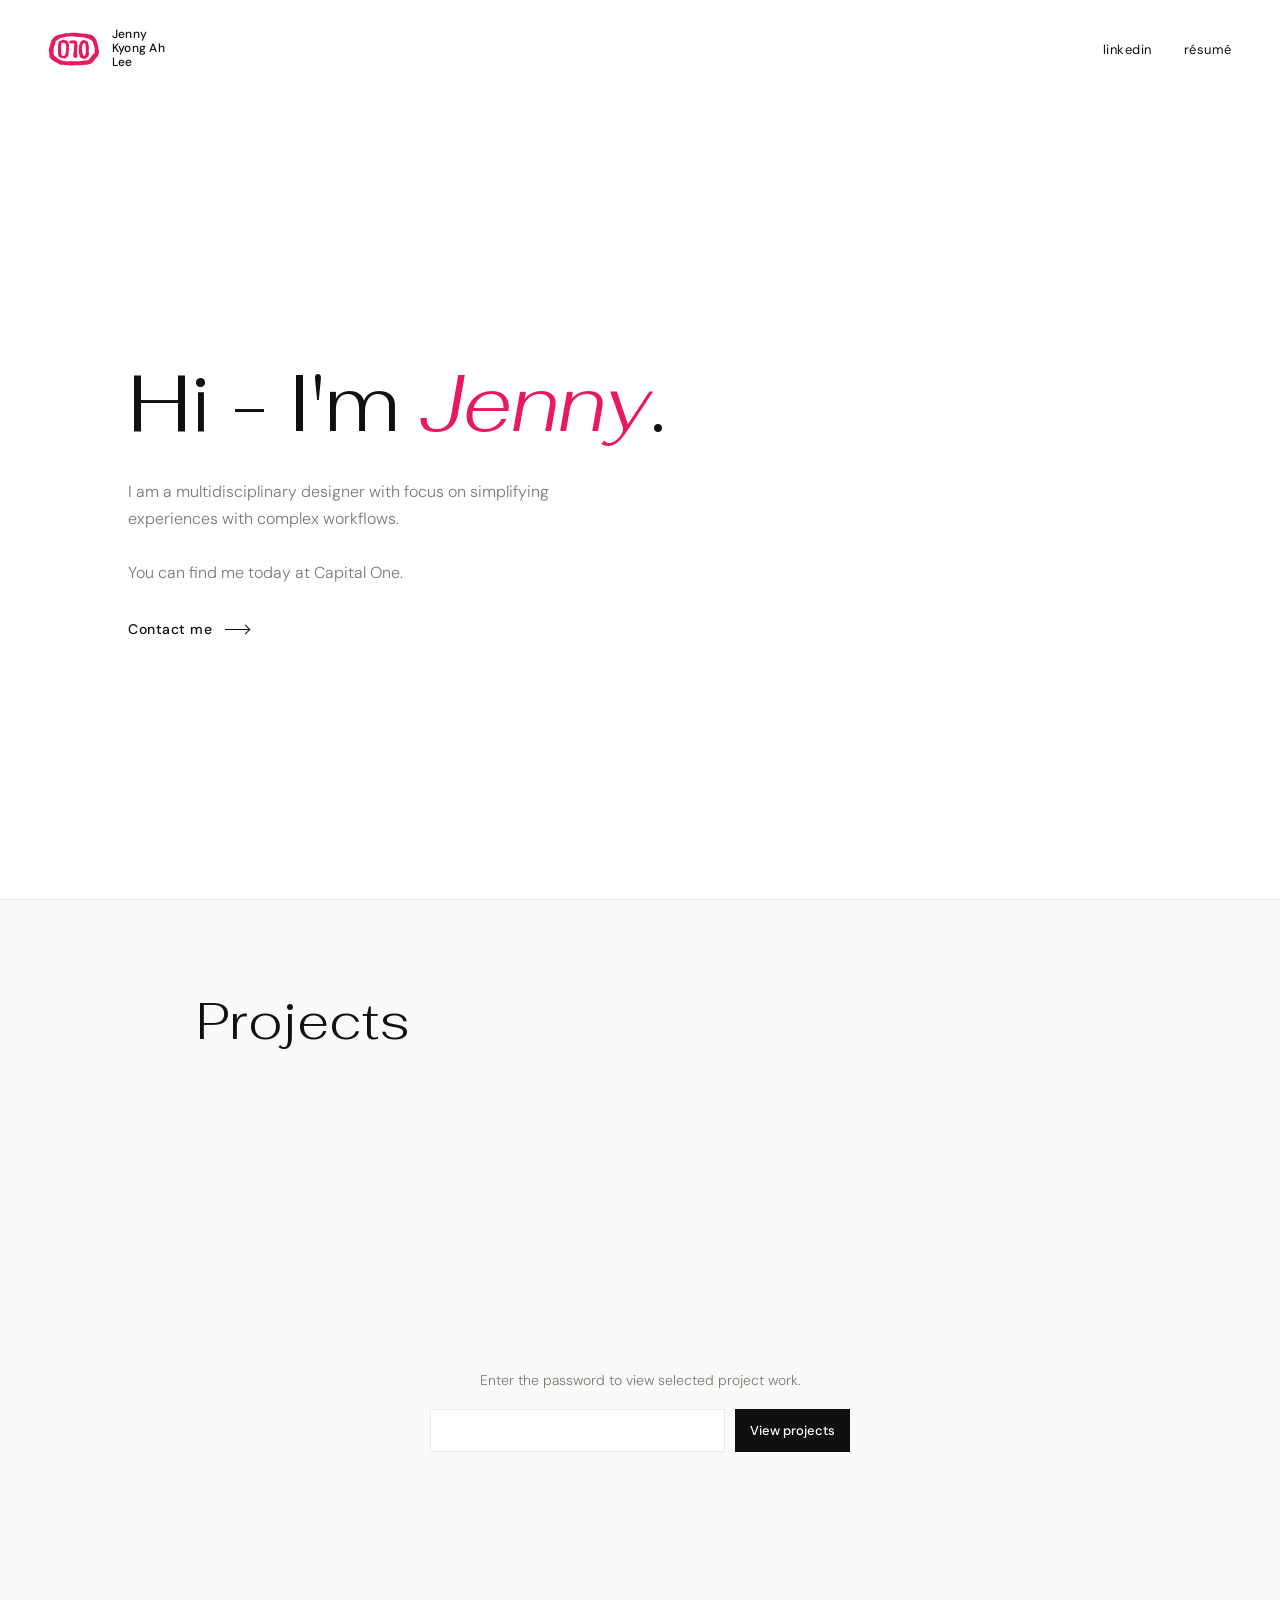
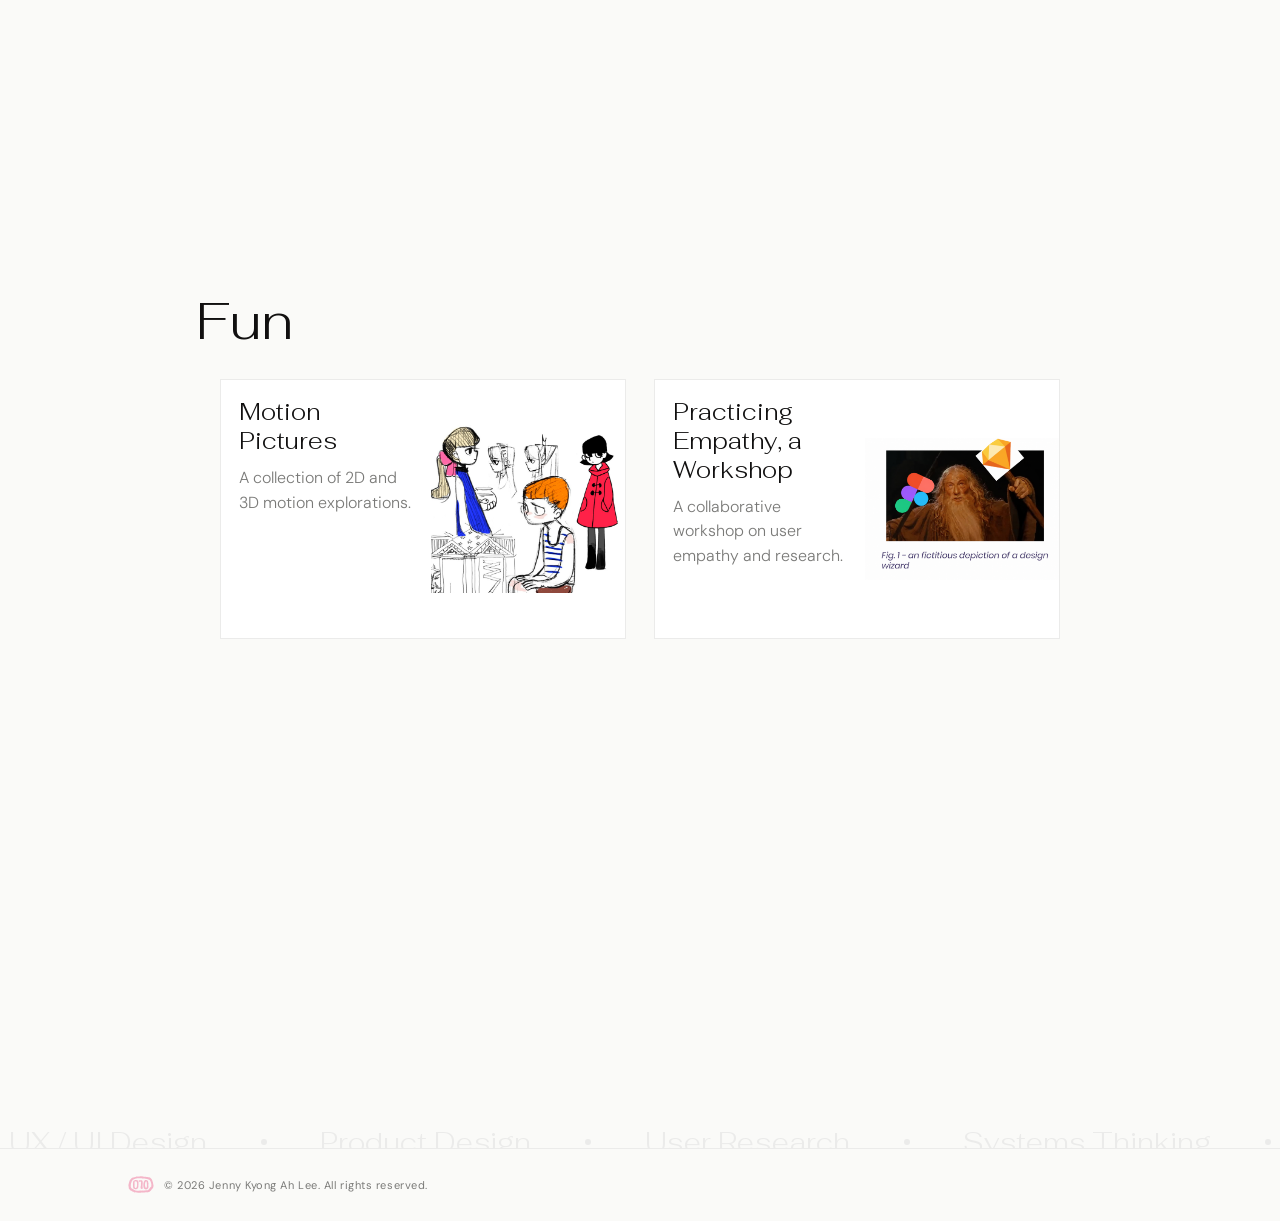
==== commit 2ee5ed05: "Constrain homepage content width" ====
--- a/index.html
+++ b/index.html
@@ -237,6 +237,8 @@
     /* -- PROJECTS -- */
     main {
       width: 100%;
+      max-width: 1000px;
+      margin: 0 auto;
       padding: 0 80px;
     }
 
@@ -662,6 +664,7 @@
 
     @media (min-width: 641px) {
       .projects-content h2,
+      .projects-access h2,
       .fun-section h2 {
         margin-left: -24px;
         font-size: 52px;
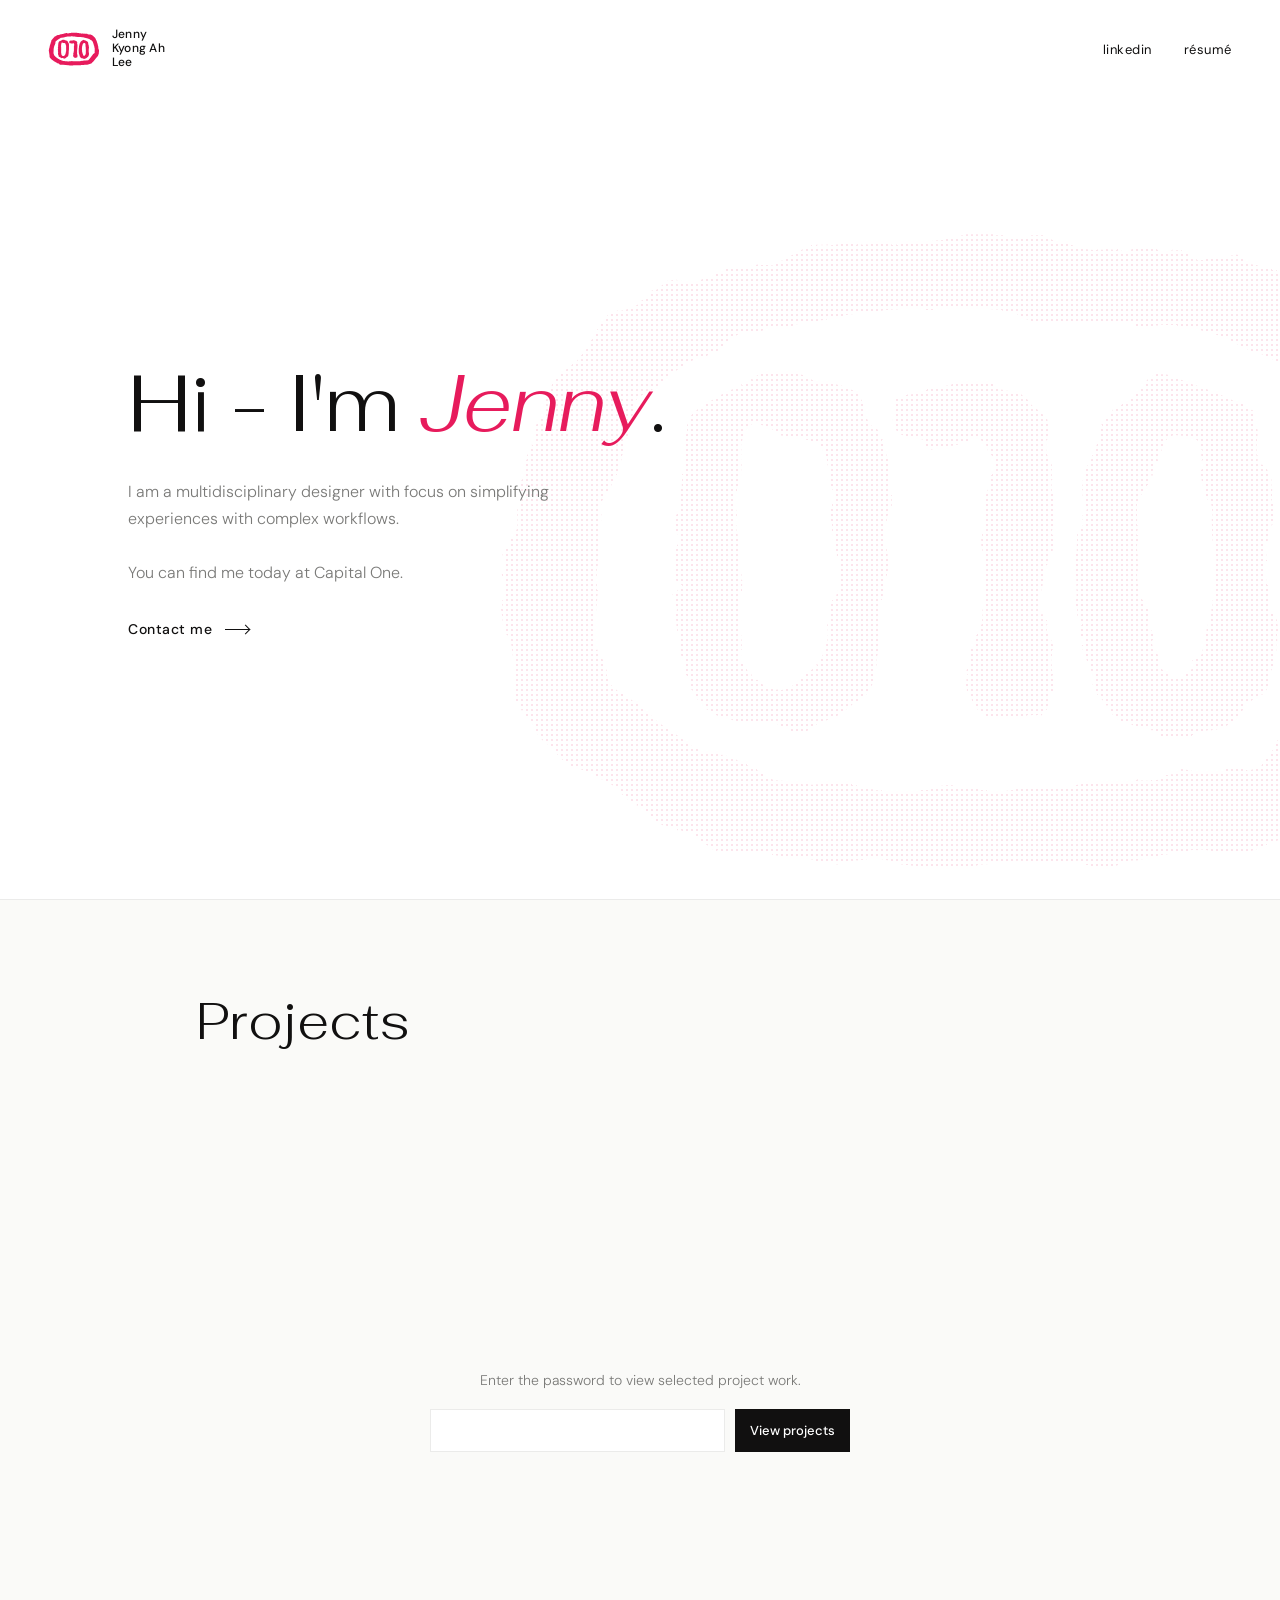
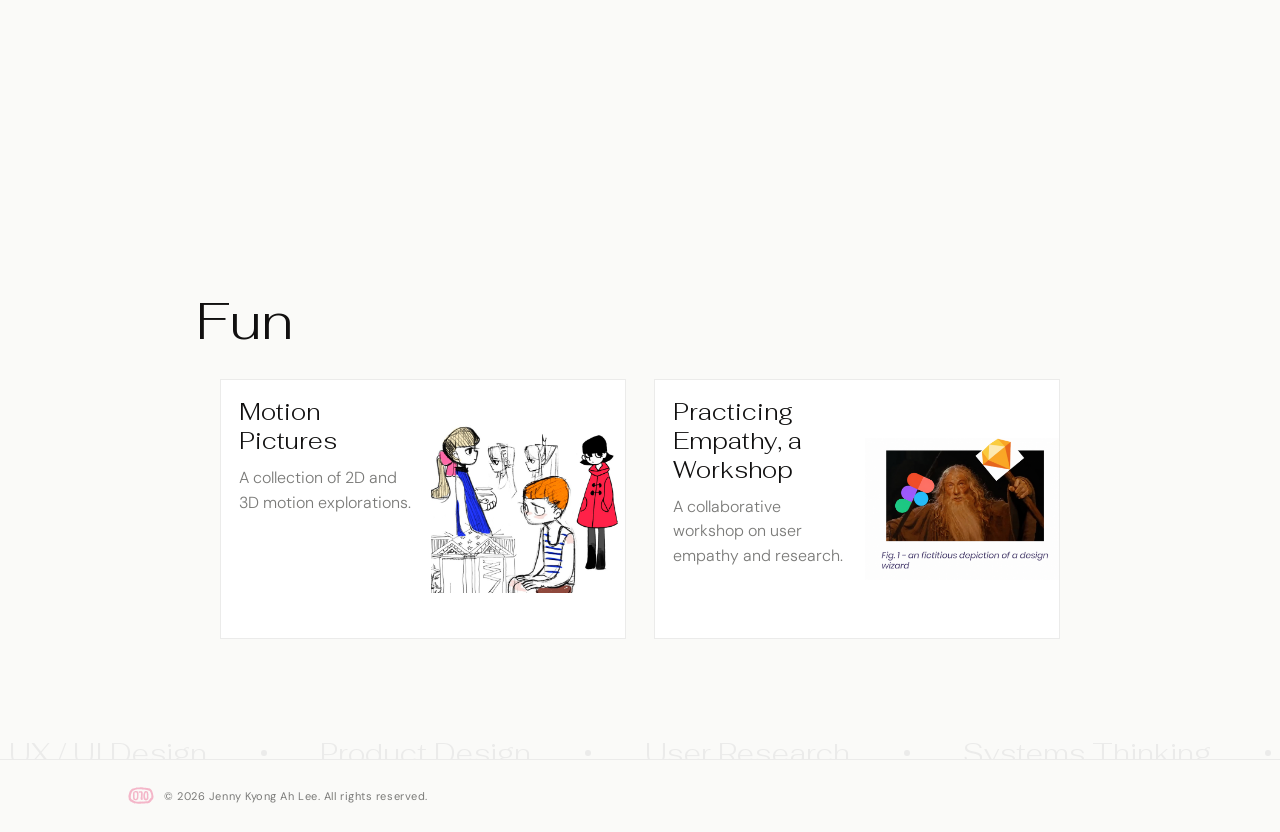
==== commit e3f10539: "Refine intro logo background" ====
--- a/index.html
+++ b/index.html
@@ -146,12 +146,42 @@
       align-items: center;
       min-height: 100svh;
       padding-top: 106px;
+      position: relative;
+      isolation: isolate;
+      overflow: hidden;
     }
 
     .intro-content {
       width: 100%;
       padding: 64px 48px 72px;
       max-width: 920px;
+      position: relative;
+      z-index: 1;
+    }
+
+    .intro-logo-blob {
+      position: absolute;
+      right: -16vw;
+      bottom: 2vh;
+      width: clamp(560px, 78vw, 1100px);
+      aspect-ratio: 76 / 50;
+      opacity: 0.12;
+      pointer-events: none;
+      transform-style: preserve-3d;
+      --intro-blob-parallax: 0px;
+      animation: blobDrift 22s ease-in-out infinite;
+    }
+
+    .intro-logo-blob img {
+      display: block;
+      width: 100%;
+      height: 100%;
+      filter: url(#intro-blob-filter);
+      transform: translateZ(12px);
+      -webkit-mask-image: radial-gradient(circle at 1px 1px, #000 1px, transparent 1.35px);
+      -webkit-mask-size: 5px 5px;
+      mask-image: radial-gradient(circle at 1px 1px, #000 1px, transparent 1.35px);
+      mask-size: 5px 5px;
     }
 
     h1 {
@@ -316,7 +346,6 @@
 
     .fun-section {
       width: 100%;
-      min-height: 100svh;
       padding-top: 92px;
       padding-bottom: 72px;
     }
@@ -611,6 +640,13 @@
     @keyframes fadeIn {
       from { opacity: 0; }
       to   { opacity: 1; }
+    }
+
+    @keyframes blobDrift {
+      0%, 100% { transform: translate3d(0, var(--intro-blob-parallax), 0) perspective(900px) rotateX(5deg) rotateY(-8deg) rotateZ(-3deg) scale(0.98, 1.02); }
+      24% { transform: translate3d(0, var(--intro-blob-parallax), 0) perspective(900px) rotateX(-6deg) rotateY(8deg) rotateZ(3deg) scale(1.04, 0.96); }
+      53% { transform: translate3d(0, var(--intro-blob-parallax), 0) perspective(900px) rotateX(8deg) rotateY(-4deg) rotateZ(-5deg) scale(0.96, 1.04); }
+      77% { transform: translate3d(0, var(--intro-blob-parallax), 0) perspective(900px) rotateX(-3deg) rotateY(-10deg) rotateZ(4deg) scale(1.03, 0.97); }
     }
 
     @keyframes tickerScroll {
@@ -691,6 +727,10 @@
       .fun-grid { grid-template-columns: 1fr; gap: 22px; }
       .project-content { padding: 20px; }
     }
+
+    @media (prefers-reduced-motion: reduce) {
+      .intro-logo-blob { animation: none; }
+    }
   </style>
 </head>
 <body>
@@ -713,6 +753,17 @@
 
   <!-- INTRODUCTION -->
   <header class="intro-section">
+    <svg width="0" height="0" aria-hidden="true" focusable="false">
+      <filter id="intro-blob-filter" x="-20%" y="-20%" width="140%" height="140%">
+        <feTurbulence type="fractalNoise" baseFrequency="0.012 0.02" numOctaves="2" seed="7" result="noise">
+          <animate attributeName="baseFrequency" dur="16s" values="0.012 0.02;0.018 0.015;0.01 0.022;0.012 0.02" repeatCount="indefinite" />
+        </feTurbulence>
+        <feDisplacementMap in="SourceGraphic" in2="noise" scale="26" xChannelSelector="R" yChannelSelector="G">
+          <animate attributeName="scale" dur="14s" values="18;28;20;18" repeatCount="indefinite" />
+        </feDisplacementMap>
+      </filter>
+    </svg>
+    <div class="intro-logo-blob" aria-hidden="true"><img src="Logosvg.svg" alt=""></div>
     <div class="intro-content">
     <h1>Hi - I'm <em>Jenny</em>.</h1>
 
@@ -844,6 +895,7 @@
   <script>
     const nav = document.querySelector('nav');
     const intro = document.querySelector('.intro-section');
+    const introBlob = document.querySelector('.intro-logo-blob');
 
     const updateNavBorder = () => {
       nav.classList.toggle(
@@ -855,6 +907,14 @@
     window.addEventListener('scroll', updateNavBorder, { passive: true });
     window.addEventListener('resize', updateNavBorder);
     updateNavBorder();
+
+    const updateIntroBlobParallax = () => {
+      const offset = Math.min(window.scrollY * 0.18, 160);
+      introBlob.style.setProperty('--intro-blob-parallax', `${offset}px`);
+    };
+
+    window.addEventListener('scroll', updateIntroBlobParallax, { passive: true });
+    updateIntroBlobParallax();
 
     const revealObserver = new IntersectionObserver((entries, observer) => {
       entries.forEach((entry) => {
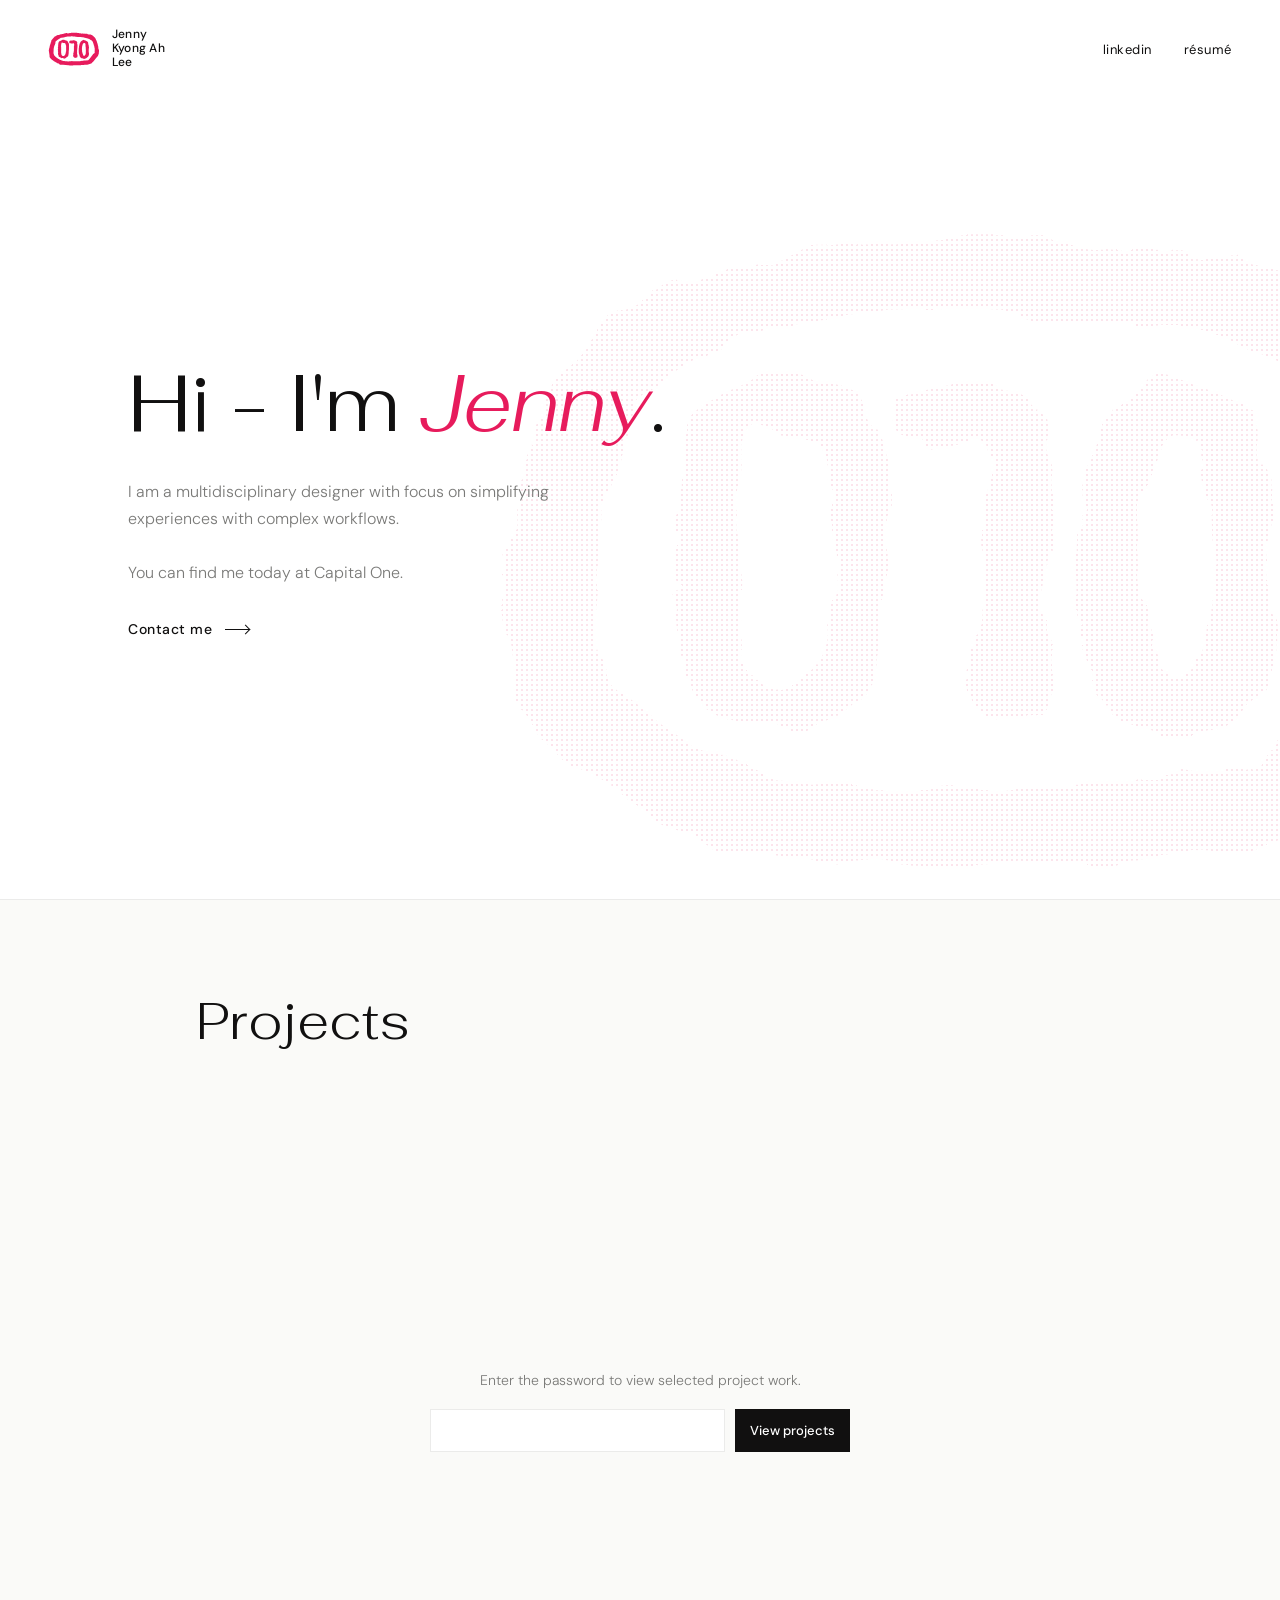
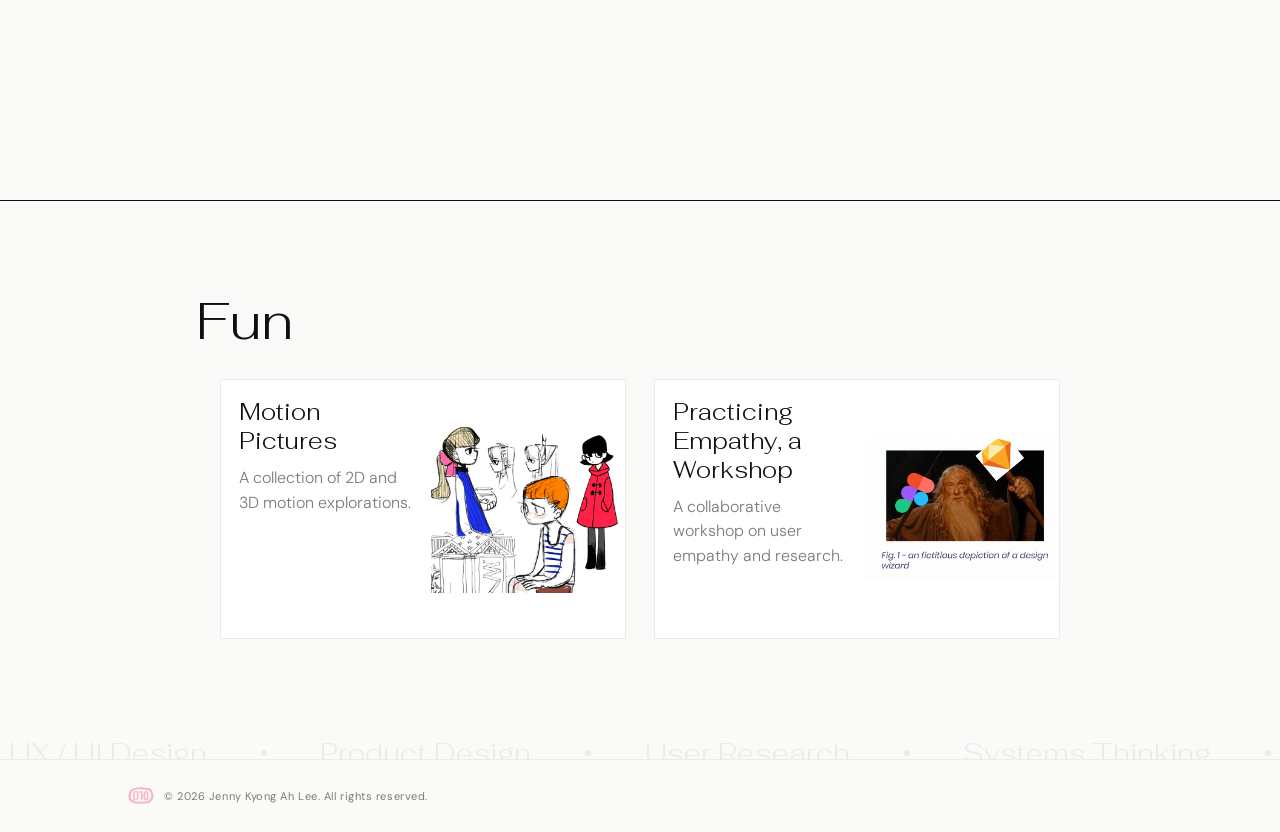
==== commit 2f758caa: "Refine fun section layout" ====
--- a/index.html
+++ b/index.html
@@ -300,9 +300,6 @@
     .projects-section.is-unlocked .projects-content { display: block; }
 
     .projects-content h2 {
-      position: sticky;
-      top: var(--nav-offset);
-      z-index: 1;
     }
 
     .projects-access {
@@ -316,9 +313,6 @@
     }
 
     .projects-access h2 {
-      position: sticky;
-      top: var(--nav-offset);
-      z-index: 1;
       text-align: left;
     }
 
@@ -348,6 +342,18 @@
       width: 100%;
       padding-top: 92px;
       padding-bottom: 72px;
+      position: relative;
+    }
+
+    .fun-section::before {
+      content: "";
+      position: absolute;
+      top: 0;
+      left: 50%;
+      width: 100vw;
+      height: 1px;
+      background: var(--black);
+      transform: translateX(-50%);
     }
 
     .fun-section h2 {
@@ -356,9 +362,6 @@
       font-size: 30px;
       font-weight: 300;
       line-height: 1.1;
-      position: sticky;
-      top: var(--nav-offset);
-      z-index: 1;
     }
 
     .fun-grid {
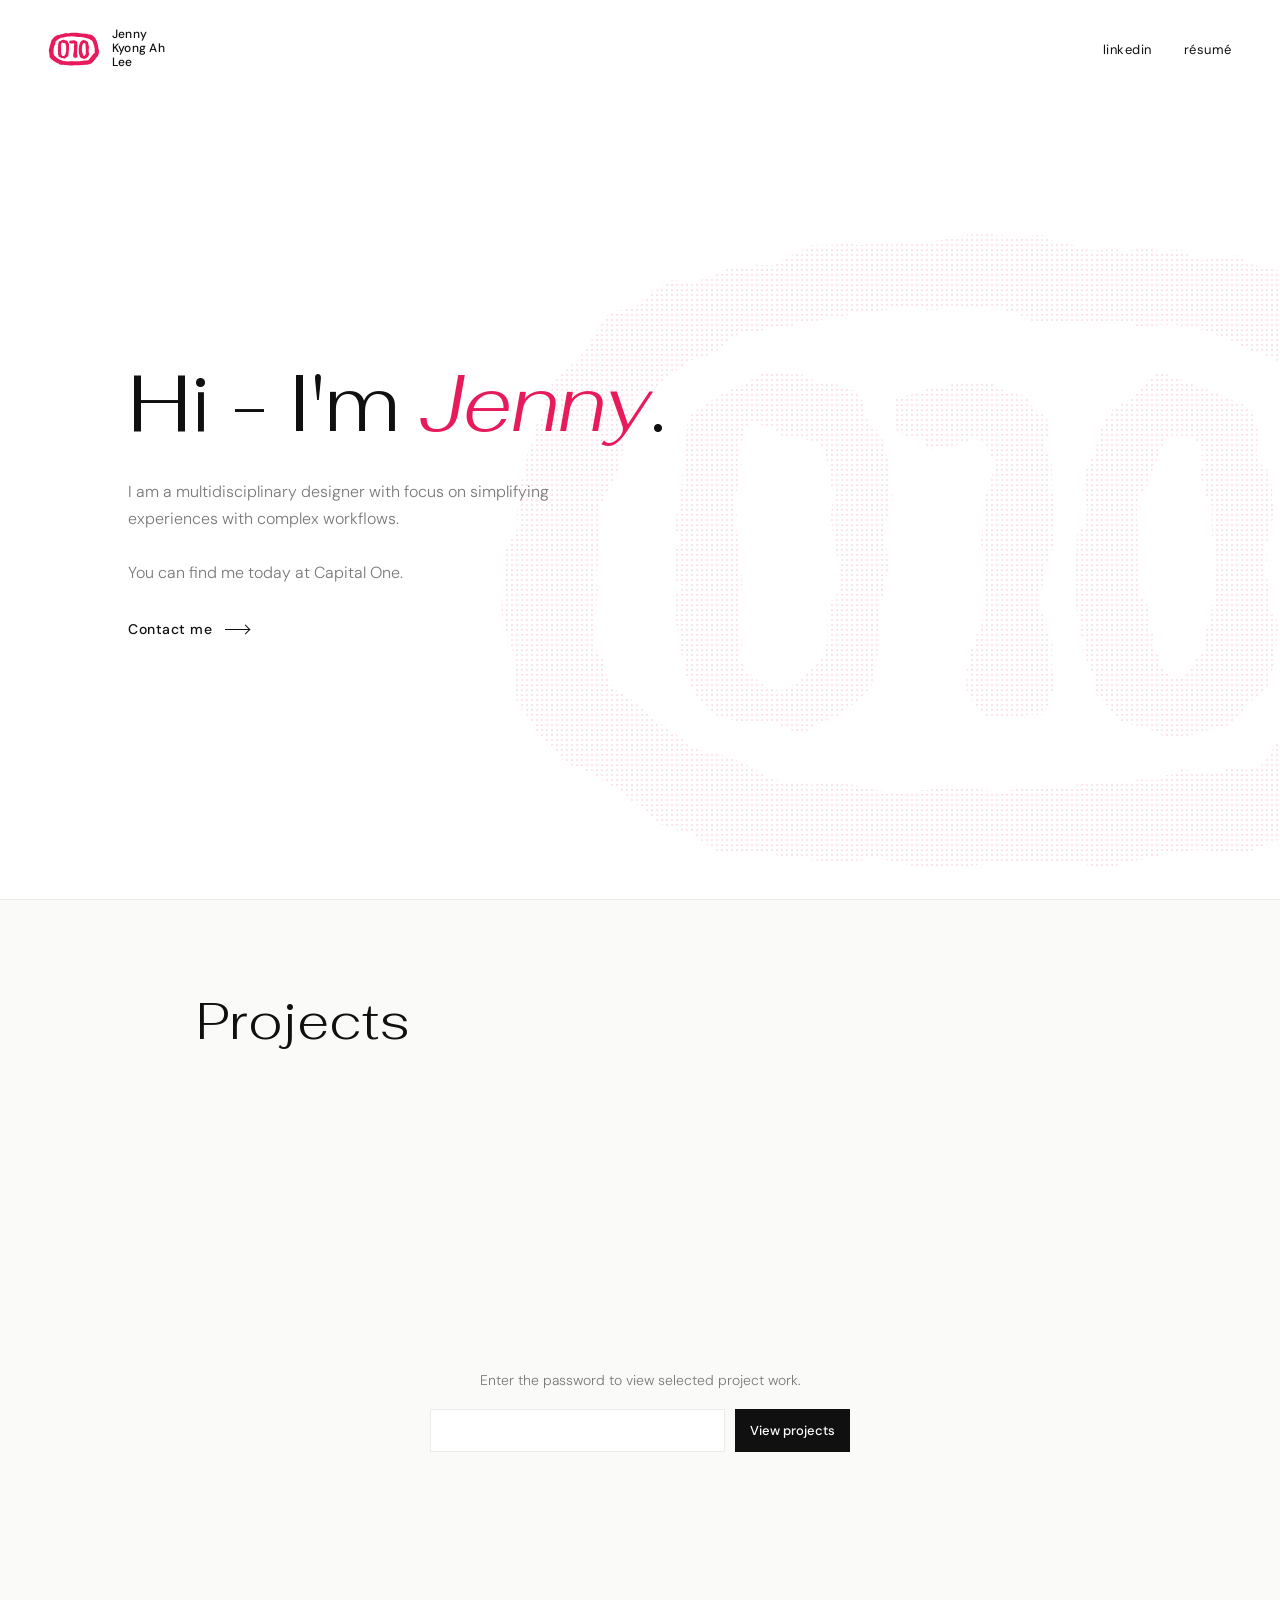
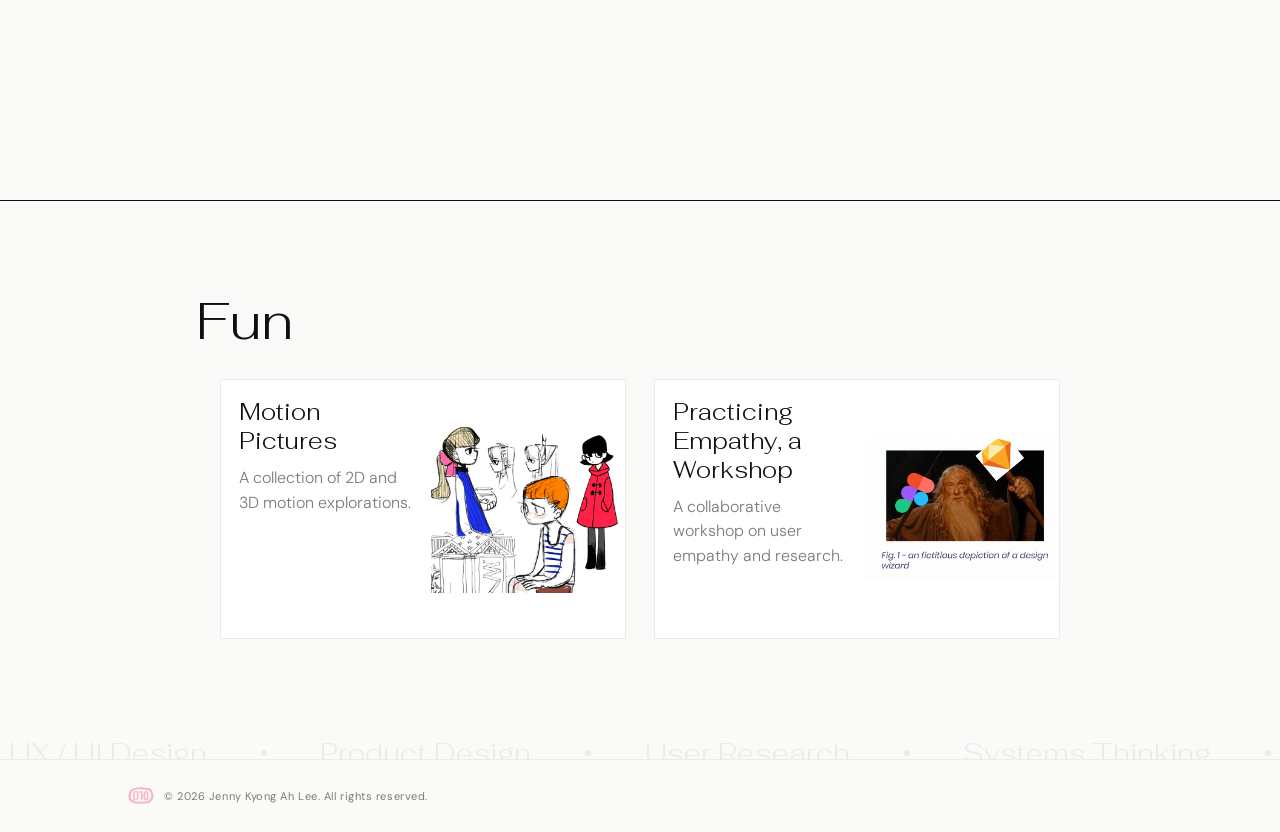
==== commit a2546bb8: "Update site title" ====
--- a/index.html
+++ b/index.html
@@ -3,7 +3,7 @@
 <head>
   <meta charset="UTF-8" />
   <meta name="viewport" content="width=device-width, initial-scale=1.0" />
-  <title>Jenny Kyong Ah Lee — Portfolio — Coming Soon</title>
+  <title>Jenny Kyong Ah Lee — Portfolio</title>
   <link rel="icon" type="image/png" href="favicon.png">
   <link rel="preconnect" href="https://fonts.googleapis.com">
   <link rel="preconnect" href="https://fonts.gstatic.com" crossorigin>
